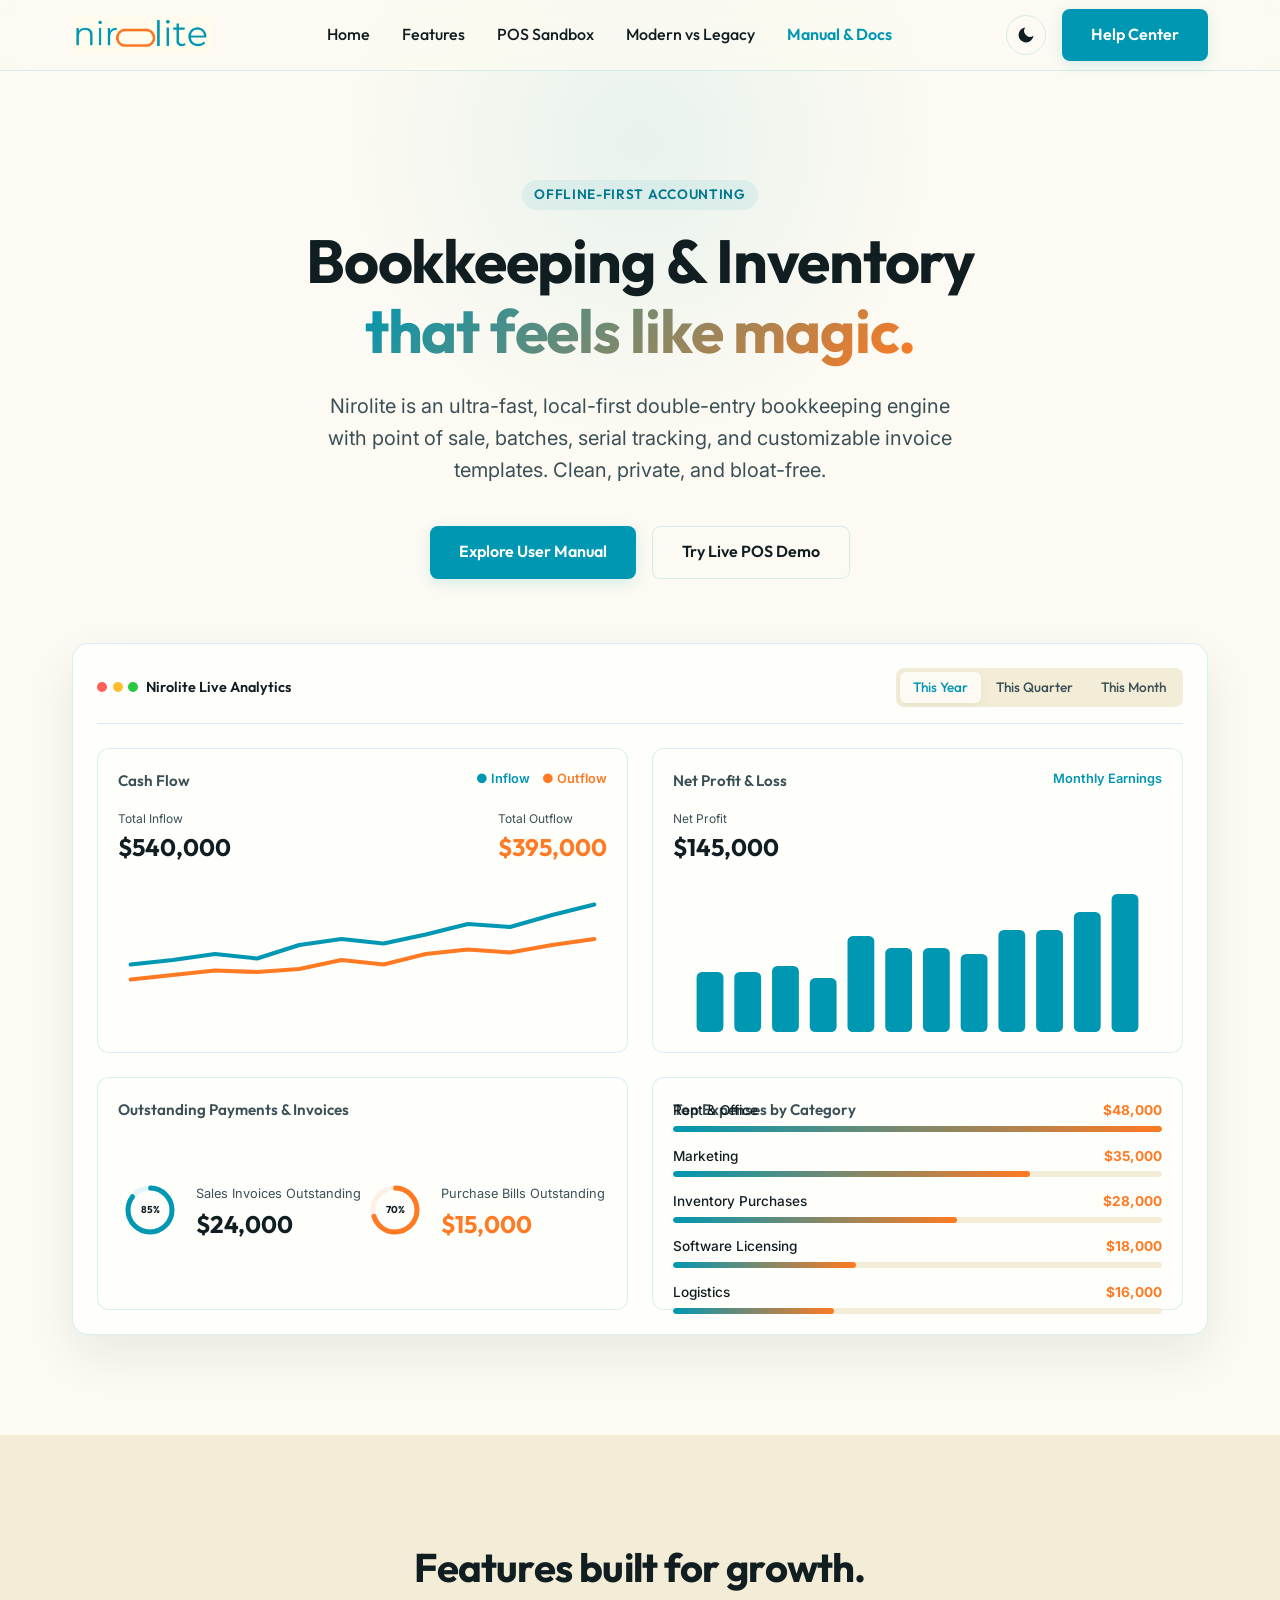
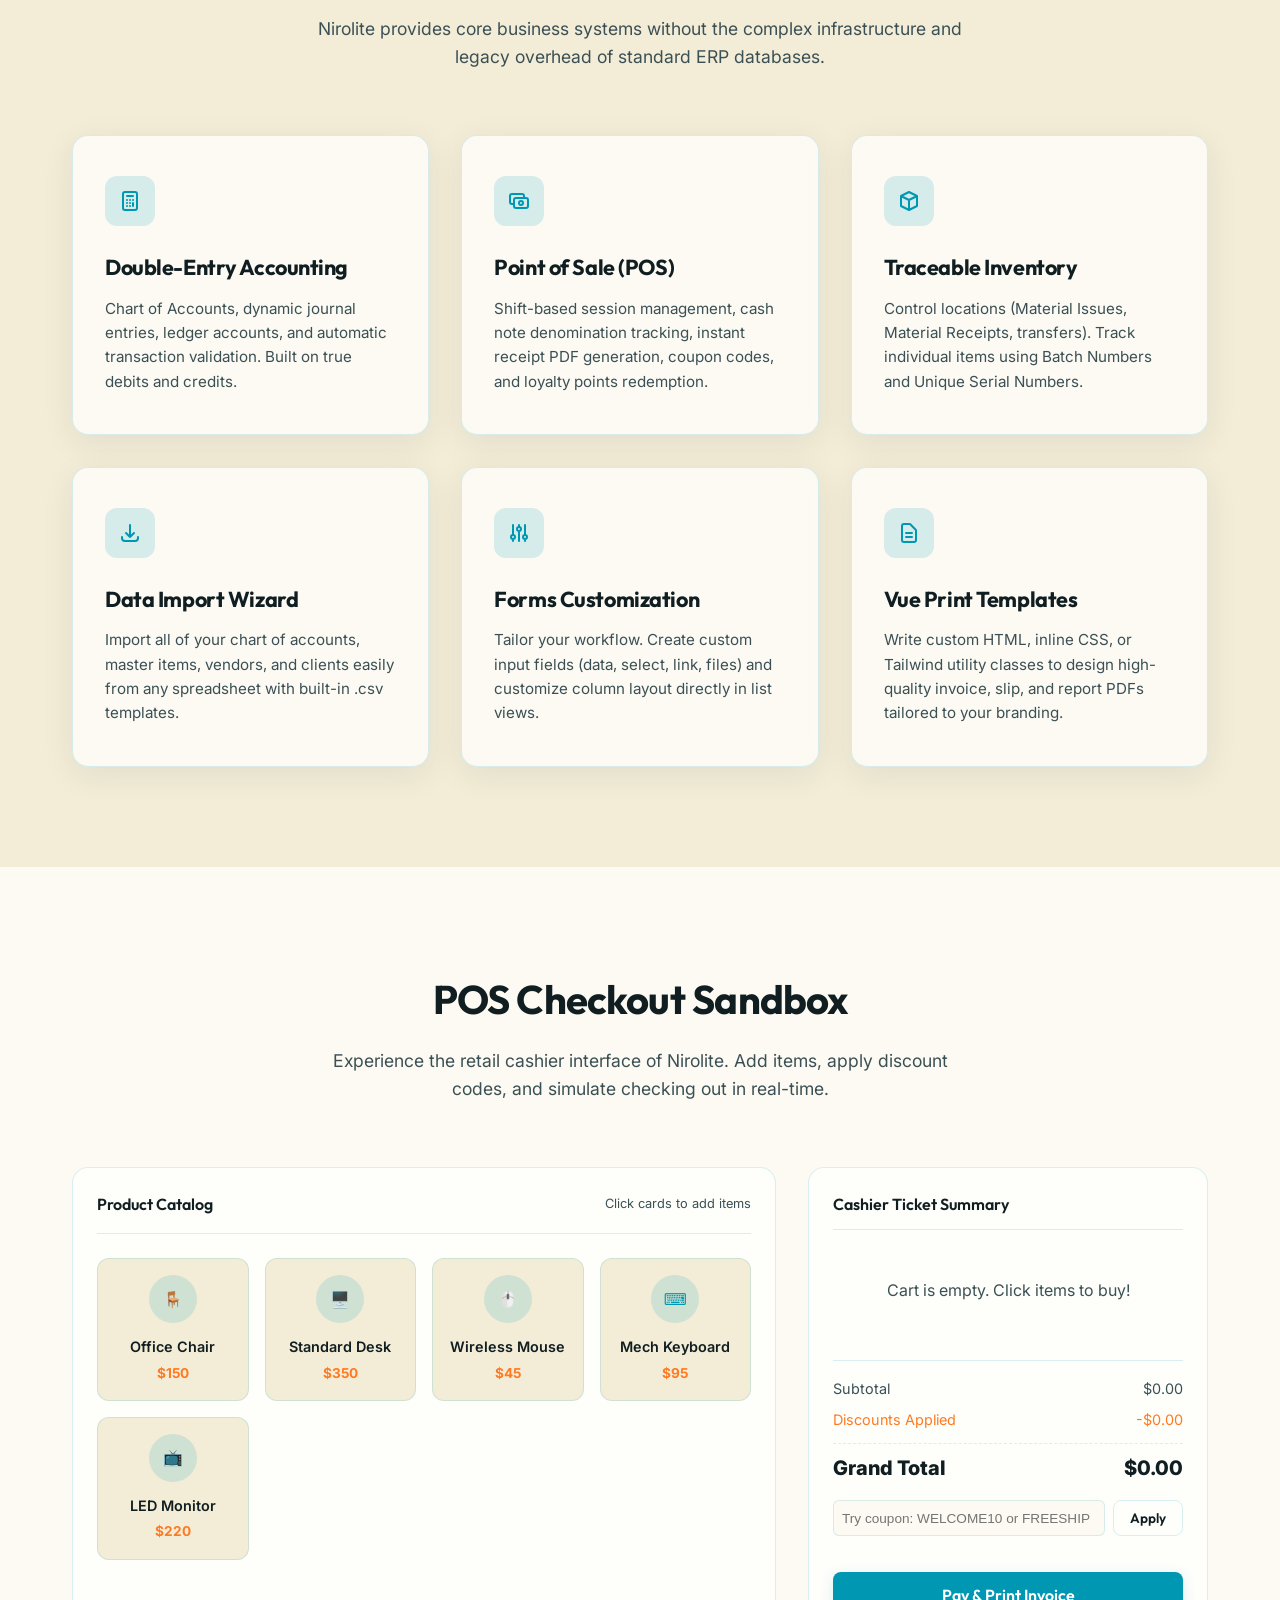
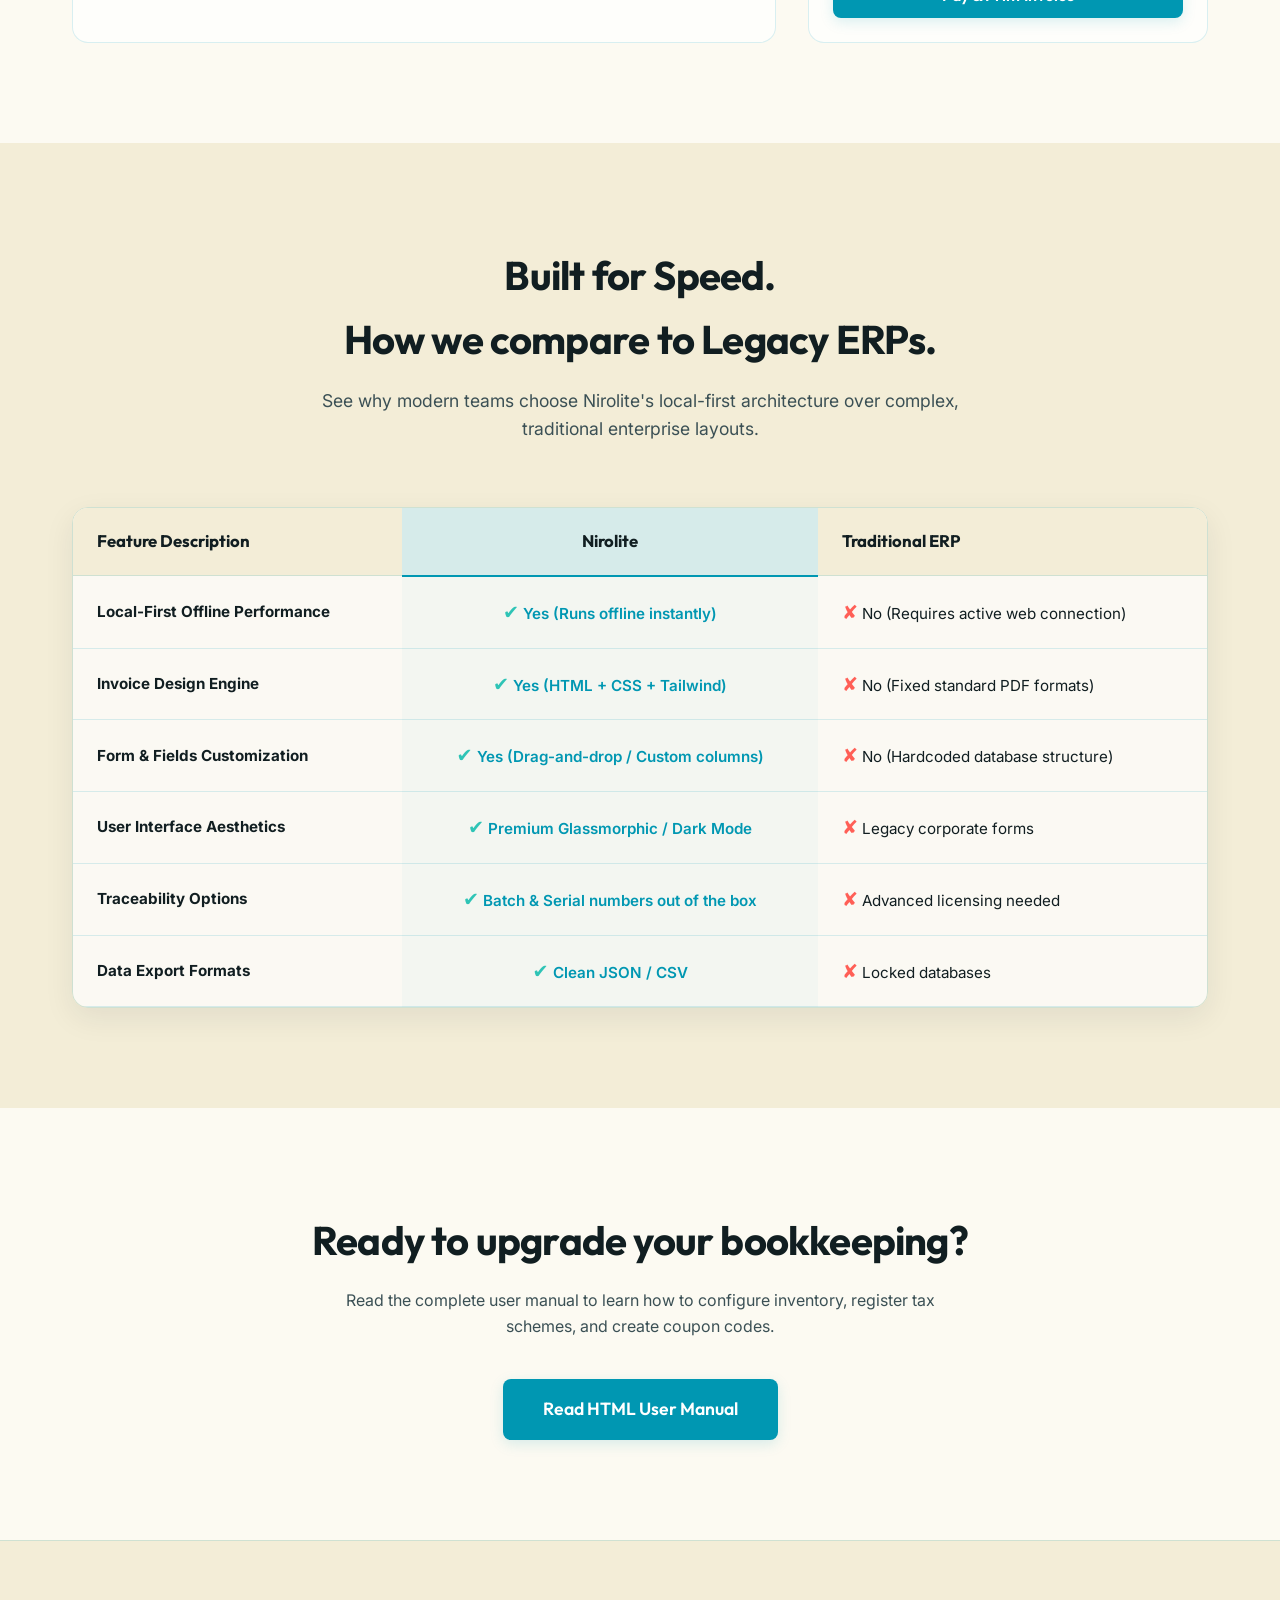
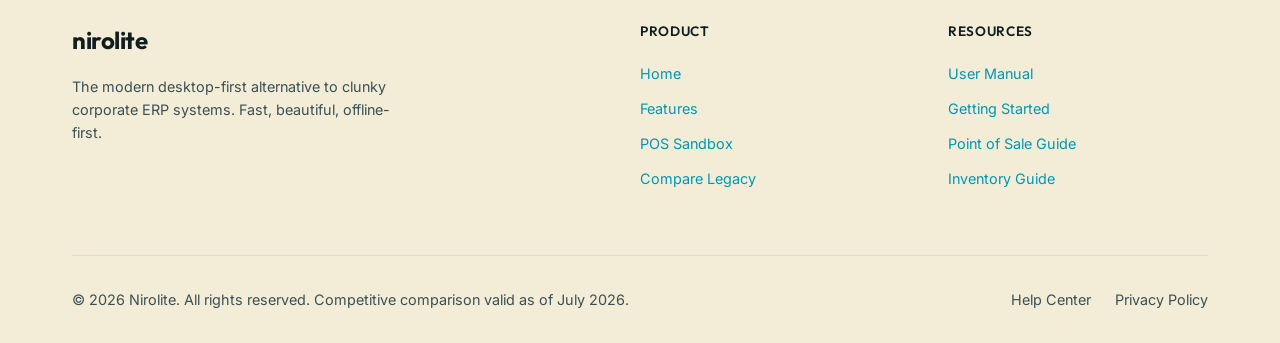
==== index.html @ b30ef623 "Initial commit: Nirolite website and interactive user manual with screenshots" ====
<!DOCTYPE html>
<html lang="en">
<head>
  <meta charset="UTF-8">
  <meta name="viewport" content="width=device-width, initial-scale=1.0">
  <title>Nirolite - Modern Offline-First Bookkeeping & Inventory</title>
  <meta name="description" content="Nirolite is an ultra-fast, offline-first bookkeeping and inventory management software for small businesses. Pure double-entry system with point of sale (POS) and customization.">
  <meta name="color-scheme" content="light dark">
  <link rel="stylesheet" href="assets/style.css">
  
  <!-- Prevent Flash of Unstyled Content (FOUC) -->
  <script>
    {
      const colorScheme = localStorage.getItem('theme');
      if (colorScheme) {
        document.documentElement.setAttribute('data-theme', colorScheme);
      }
    }
  </script>
</head>
<body>

  <!-- ==========================================================================
       1. Navigation Header
       ========================================================================== -->
  <header class="header" id="site-header">
    <div class="container header-container">
      <div class="logo-wrapper">
        <img src="Nirolite Logo.jpeg" alt="Nirolite Logo" class="logo-img" onerror="this.src='https://placehold.co/100x38/0097b2/ffffff?text=Nirolite'">
      </div>
      
      <button class="menu-btn" id="mobile-menu-btn" aria-label="Toggle navigation">
        <svg width="24" height="24" viewBox="0 0 24 24" fill="none" stroke="currentColor" stroke-width="2">
          <path d="M4 6h16M4 12h16M4 18h16"></path>
        </svg>
      </button>

      <ul class="nav-links">
        <li><a href="#hero" class="nav-link">Home</a></li>
        <li><a href="#features" class="nav-link">Features</a></li>
        <li><a href="#pos-sandbox" class="nav-link">POS Sandbox</a></li>
        <li><a href="#comparison" class="nav-link">Modern vs Legacy</a></li>
        <li><a href="help.html" class="nav-link" style="font-weight:600; color:var(--brand-teal);">Manual & Docs</a></li>
      </ul>

      <div class="nav-actions">
        <button class="theme-toggle" id="theme-toggle" aria-label="Toggle Color Theme">
          <!-- Sun Icon -->
          <svg class="sun-icon" viewBox="0 0 24 24">
            <circle cx="12" cy="12" r="5"></circle>
            <line x1="12" y1="1" x2="12" y2="3"></line>
            <line x1="12" y1="21" x2="12" y2="23"></line>
            <line x1="4.22" y1="4.22" x2="5.64" y2="5.64"></line>
            <line x1="18.36" y1="18.36" x2="19.78" y2="19.78"></line>
            <line x1="1" y1="12" x2="3" y2="12"></line>
            <line x1="21" y1="12" x2="23" y2="12"></line>
            <line x1="4.22" y1="19.78" x2="5.64" y2="18.36"></line>
            <line x1="18.36" y1="5.64" x2="19.78" y2="4.22"></line>
          </svg>
          <!-- Moon Icon -->
          <svg class="moon-icon" viewBox="0 0 24 24">
            <path d="M21 12.79A9 9 0 1 1 11.21 3 7 7 0 0 0 21 12.79z"></path>
          </svg>
        </button>
        <a href="help.html" class="btn btn-primary">Help Center</a>
      </div>
    </div>
  </header>

  <!-- ==========================================================================
       2. Hero Section & Interactive Dashboard
       ========================================================================== -->
  <section class="hero" id="hero">
    <div class="container">
      <div class="hero-content">
        <span class="badge">Offline-First Accounting</span>
        <h1>Bookkeeping & Inventory <br><span class="gradient-text">that feels like magic.</span></h1>
        <p>Nirolite is an ultra-fast, local-first double-entry bookkeeping engine with point of sale, batches, serial tracking, and customizable invoice templates. Clean, private, and bloat-free.</p>
        <div class="hero-cta">
          <a href="help.html" class="btn btn-primary">Explore User Manual</a>
          <a href="#pos-sandbox" class="btn btn-secondary">Try Live POS Demo</a>
        </div>
      </div>

      <!-- Interactive Dashboard Widget -->
      <div class="dashboard-preview">
        <div class="preview-container glass">
          <div class="preview-header">
            <div class="preview-title">
              <div class="window-dots">
                <span class="dot dot-red"></span>
                <span class="dot dot-yellow"></span>
                <span class="dot dot-green"></span>
              </div>
              <span style="font-size:0.9rem;">Nirolite Live Analytics</span>
            </div>
            
            <div class="period-tabs">
              <button class="period-tab active" data-period="year">This Year</button>
              <button class="period-tab" data-period="quarter">This Quarter</button>
              <button class="period-tab" data-period="month">This Month</button>
            </div>
          </div>

          <div class="charts-grid">
            <!-- Cashflow Card -->
            <div class="chart-card chart-col-6">
              <div class="chart-header">
                <span class="chart-title">Cash Flow</span>
                <div style="font-size:0.8rem; display:flex; gap:0.75rem;">
                  <span style="color:#0097b2; font-weight:600;">● Inflow</span>
                  <span style="color:#ff7a22; font-weight:600;">● Outflow</span>
                </div>
              </div>
              <div style="display:flex; justify-content:space-between; margin-bottom:1rem;">
                <div>
                  <div style="font-size:0.75rem; color:var(--text-secondary);">Total Inflow</div>
                  <div class="chart-value" id="cf-inflow-val">$540,000</div>
                </div>
                <div>
                  <div style="font-size:0.75rem; color:var(--text-secondary);">Total Outflow</div>
                  <div class="chart-value" style="color:var(--brand-orange);" id="cf-outflow-val">$395,000</div>
                </div>
              </div>
              <div class="chart-body" id="cf-chart-body">
                <!-- SVG path loaded dynamically in script.js -->
              </div>
            </div>

            <!-- Profit Loss Card -->
            <div class="chart-card chart-col-6">
              <div class="chart-header">
                <span class="chart-title">Net Profit & Loss</span>
                <span style="color:#0097b2; font-weight:600; font-size:0.8rem;">Monthly Earnings</span>
              </div>
              <div style="margin-bottom:1rem;">
                <div style="font-size:0.75rem; color:var(--text-secondary);">Net Profit</div>
                <div class="chart-value" id="pl-val">$145,000</div>
              </div>
              <div class="chart-body" id="pl-chart-body">
                <!-- SVG bars loaded dynamically in script.js -->
              </div>
            </div>

            <!-- Pending Payments Card -->
            <div class="chart-card chart-col-6">
              <div class="chart-header">
                <span class="chart-title">Outstanding Payments & Invoices</span>
              </div>
              <div style="display:flex; justify-content:space-around; align-items:center; height:150px;">
                <div style="text-align:center; display:flex; align-items:center; gap:1rem;">
                  <div id="pending-sales-donut"></div>
                  <div style="text-align:left;">
                    <div style="font-size:0.8rem; color:var(--text-secondary);">Sales Invoices Outstanding</div>
                    <div class="chart-value" id="pend-sales-val">$24,000</div>
                  </div>
                </div>
                <div style="text-align:center; display:flex; align-items:center; gap:1rem;">
                  <div id="pending-purch-donut"></div>
                  <div style="text-align:left;">
                    <div style="font-size:0.8rem; color:var(--text-secondary);">Purchase Bills Outstanding</div>
                    <div class="chart-value" style="color:var(--brand-orange);" id="pend-purch-val">$15,000</div>
                  </div>
                </div>
              </div>
            </div>

            <!-- Top Expenses Card -->
            <div class="chart-card chart-col-6">
              <div class="chart-header">
                <span class="chart-title">Top Expenses by Category</span>
              </div>
              <div id="top-expenses-list" style="display:flex; flex-direction:column; justify-content:center; height:150px;">
                <!-- Rendered dynamically -->
              </div>
            </div>
          </div>
        </div>
      </div>
    </div>
  </section>

  <!-- ==========================================================================
       3. Features Grid Section
       ========================================================================== -->
  <section class="features" id="features">
    <div class="container">
      <div class="section-header">
        <h2>Features built for growth.</h2>
        <p>Nirolite provides core business systems without the complex infrastructure and legacy overhead of standard ERP databases.</p>
      </div>

      <div class="features-grid">
        <!-- Feature 1 -->
        <div class="feature-card glass">
          <div class="feature-icon-wrapper">
            <svg xmlns="http://www.w3.org/2000/svg" fill="none" viewBox="0 0 24 24" stroke="currentColor">
              <path stroke-linecap="round" stroke-linejoin="round" stroke-width="2" d="M9 7h6m0 10v-3m-3 3h.01M9 17h.01M9 14h.01M12 14h.01M15 11h.01M12 11h.01M9 11h.01M7 21h10a2 2 0 002-2V5a2 2 0 00-2-2H7a2 2 0 00-2 2v14a2 2 0 002 2z" />
            </svg>
          </div>
          <h3>Double-Entry Accounting</h3>
          <p>Chart of Accounts, dynamic journal entries, ledger accounts, and automatic transaction validation. Built on true debits and credits.</p>
        </div>

        <!-- Feature 2 -->
        <div class="feature-card glass">
          <div class="feature-icon-wrapper">
            <svg xmlns="http://www.w3.org/2000/svg" fill="none" viewBox="0 0 24 24" stroke="currentColor">
              <path stroke-linecap="round" stroke-linejoin="round" stroke-width="2" d="M17 9V7a2 2 0 00-2-2H5a2 2 0 00-2 2v6a2 2 0 002 2h2m2 4h10a2 2 0 002-2v-6a2 2 0 00-2-2H9a2 2 0 00-2 2v6a2 2 0 002 2zm7-5a2 2 0 11-4 0 2 2 0 014 0z" />
            </svg>
          </div>
          <h3>Point of Sale (POS)</h3>
          <p>Shift-based session management, cash note denomination tracking, instant receipt PDF generation, coupon codes, and loyalty points redemption.</p>
        </div>

        <!-- Feature 3 -->
        <div class="feature-card glass">
          <div class="feature-icon-wrapper">
            <svg xmlns="http://www.w3.org/2000/svg" fill="none" viewBox="0 0 24 24" stroke="currentColor">
              <path stroke-linecap="round" stroke-linejoin="round" stroke-width="2" d="M20 7l-8-4-8 4m16 0l-8 4m8-4v10l-8 4m0-10L4 7m8 4v10M4 7v10l8 4" />
            </svg>
          </div>
          <h3>Traceable Inventory</h3>
          <p>Control locations (Material Issues, Material Receipts, transfers). Track individual items using Batch Numbers and Unique Serial Numbers.</p>
        </div>

        <!-- Feature 4 -->
        <div class="feature-card glass">
          <div class="feature-icon-wrapper">
            <svg xmlns="http://www.w3.org/2000/svg" fill="none" viewBox="0 0 24 24" stroke="currentColor">
              <path stroke-linecap="round" stroke-linejoin="round" stroke-width="2" d="M4 16v1a3 3 0 003 3h10a3 3 0 003-3v-1m-4-4l-4 4m0 0l-4-4m4 4V4" />
            </svg>
          </div>
          <h3>Data Import Wizard</h3>
          <p>Import all of your chart of accounts, master items, vendors, and clients easily from any spreadsheet with built-in .csv templates.</p>
        </div>

        <!-- Feature 5 -->
        <div class="feature-card glass">
          <div class="feature-icon-wrapper">
            <svg xmlns="http://www.w3.org/2000/svg" fill="none" viewBox="0 0 24 24" stroke="currentColor">
              <path stroke-linecap="round" stroke-linejoin="round" stroke-width="2" d="M12 6V4m0 2a2 2 0 100 4m0-4a2 2 0 110 4m-6 8a2 2 0 100-4m0 4a2 2 0 110-4m0 4v2m0-6V4m6 6v10m6-2a2 2 0 100-4m0 4a2 2 0 110-4m0 4v2m0-6V4" />
            </svg>
          </div>
          <h3>Forms Customization</h3>
          <p>Tailor your workflow. Create custom input fields (data, select, link, files) and customize column layout directly in list views.</p>
        </div>

        <!-- Feature 6 -->
        <div class="feature-card glass">
          <div class="feature-icon-wrapper">
            <svg xmlns="http://www.w3.org/2000/svg" fill="none" viewBox="0 0 24 24" stroke="currentColor">
              <path stroke-linecap="round" stroke-linejoin="round" stroke-width="2" d="M9 12h6m-6 4h6m2 5H7a2 2 0 01-2-2V5a2 2 0 012-2h5.586a1 1 0 01.707.293l5.414 5.414a1 1 0 01.293.707V19a2 2 0 01-2 2z" />
            </svg>
          </div>
          <h3>Vue Print Templates</h3>
          <p>Write custom HTML, inline CSS, or Tailwind utility classes to design high-quality invoice, slip, and report PDFs tailored to your branding.</p>
        </div>
      </div>
    </div>
  </section>

  <!-- ==========================================================================
       4. POS Checkout Simulator (Interactive Sandbox)
       ========================================================================== -->
  <section class="pos-sim" id="pos-sandbox">
    <div class="container">
      <div class="section-header">
        <h2>POS Checkout Sandbox</h2>
        <p>Experience the retail cashier interface of Nirolite. Add items, apply discount codes, and simulate checking out in real-time.</p>
      </div>

      <div class="pos-grid">
        <!-- Products catalog -->
        <div class="pos-catalog">
          <div class="pos-catalog-header">
            <div class="pos-catalog-title">Product Catalog</div>
            <div style="font-size:0.8rem; color:var(--text-secondary);">Click cards to add items</div>
          </div>
          <div class="pos-products" id="pos-products-grid">
            <!-- Rendered in script.js -->
          </div>
        </div>

        <!-- Cart and Invoice Summary -->
        <div class="pos-cart">
          <div class="pos-cart-header">
            <div class="pos-cart-title">Cashier Ticket Summary</div>
          </div>
          
          <div class="pos-cart-items" id="pos-cart-items-list">
            <!-- Rendered in script.js -->
          </div>

          <div class="pos-cart-summary">
            <div class="pos-summary-row">
              <span>Subtotal</span>
              <span id="pos-subtotal">$0.00</span>
            </div>
            
            <div class="pos-summary-row" style="color:var(--brand-orange);">
              <span>Discounts Applied</span>
              <span id="pos-discount">-$0.00</span>
            </div>
            
            <div class="pos-summary-row total">
              <span>Grand Total</span>
              <span id="pos-grand-total">$0.00</span>
            </div>

            <!-- Coupon Input Section -->
            <div class="coupon-section">
              <input type="text" id="pos-coupon-input" class="coupon-input" placeholder="Try coupon: WELCOME10 or FREESHIP">
              <button class="btn btn-secondary" id="pos-apply-coupon" style="padding: 0.5rem 1rem; font-size:0.85rem;">Apply</button>
            </div>
            <div id="pos-coupon-status" style="font-size:0.75rem; margin-top:0.25rem; font-weight:600; text-align:right;"></div>

            <button class="btn btn-primary" id="pos-pay-btn" style="margin-top:1rem; width:100%;">Pay & Print Invoice</button>
          </div>
        </div>
      </div>
    </div>
  </section>

  <!-- ==========================================================================
       5. General Comparison Section (Nirolite vs Legacy ERP)
       ========================================================================== -->
  <section class="compare" id="comparison">
    <div class="container">
      <div class="section-header">
        <h2>Built for Speed. <br>How we compare to Legacy ERPs.</h2>
        <p>See why modern teams choose Nirolite's local-first architecture over complex, traditional enterprise layouts.</p>
      </div>

      <div class="compare-table-wrapper">
        <table class="compare-table">
          <thead>
            <tr>
              <th>Feature Description</th>
              <th class="nirolite-col">Nirolite</th>
              <th>Traditional ERP</th>
            </tr>
          </thead>
          <tbody>
            <tr>
              <td><strong>Local-First Offline Performance</strong></td>
              <td class="nirolite-col"><span class="compare-check">✔</span> Yes (Runs offline instantly)</td>
              <td><span class="compare-cross">✘</span> No (Requires active web connection)</td>
            </tr>
            <tr>
              <td><strong>Invoice Design Engine</strong></td>
              <td class="nirolite-col"><span class="compare-check">✔</span> Yes (HTML + CSS + Tailwind)</td>
              <td><span class="compare-cross">✘</span> No (Fixed standard PDF formats)</td>
            </tr>
            <tr>
              <td><strong>Form & Fields Customization</strong></td>
              <td class="nirolite-col"><span class="compare-check">✔</span> Yes (Drag-and-drop / Custom columns)</td>
              <td><span class="compare-cross">✘</span> No (Hardcoded database structure)</td>
            </tr>
            <tr>
              <td><strong>User Interface Aesthetics</strong></td>
              <td class="nirolite-col"><span class="compare-check">✔</span> Premium Glassmorphic / Dark Mode</td>
              <td><span class="compare-cross">✘</span> Legacy corporate forms</td>
            </tr>
            <tr>
              <td><strong>Traceability Options</strong></td>
              <td class="nirolite-col"><span class="compare-check">✔</span> Batch & Serial numbers out of the box</td>
              <td><span class="compare-cross">✘</span> Advanced licensing needed</td>
            </tr>
            <tr>
              <td><strong>Data Export Formats</strong></td>
              <td class="nirolite-col"><span class="compare-check">✔</span> Clean JSON / CSV</td>
              <td><span class="compare-cross">✘</span> Locked databases</td>
            </tr>
          </tbody>
        </table>
      </div>
    </div>
  </section>

  <!-- ==========================================================================
       6. Call To Action & Footer
       ========================================================================== -->
  <section style="padding: 100px 0; text-align:center; position:relative;">
    <div class="container">
      <h2 style="font-size:2.5rem; font-family:var(--font-display); margin-bottom:1rem;">Ready to upgrade your bookkeeping?</h2>
      <p style="color:var(--text-secondary); max-width: 600px; margin: 0 auto 2.5rem auto;">Read the complete user manual to learn how to configure inventory, register tax schemes, and create coupon codes.</p>
      <a href="help.html" class="btn btn-primary" style="font-size:1.1rem; padding: 1rem 2.5rem;">Read HTML User Manual</a>
    </div>
  </section>

  <footer class="footer">
    <div class="container">
      <div class="footer-grid">
        <div class="footer-brand">
          <h3>nirolite</h3>
          <p>The modern desktop-first alternative to clunky corporate ERP systems. Fast, beautiful, offline-first.</p>
        </div>
        <div class="footer-col">
          <h4>Product</h4>
          <ul>
            <li><a href="#hero">Home</a></li>
            <li><a href="#features">Features</a></li>
            <li><a href="#pos-sandbox">POS Sandbox</a></li>
            <li><a href="#comparison">Compare Legacy</a></li>
          </ul>
        </div>
        <div class="footer-col">
          <h4>Resources</h4>
          <ul>
            <li><a href="help.html">User Manual</a></li>
            <li><a href="help.html#getting-started">Getting Started</a></li>
            <li><a href="help.html#pos">Point of Sale Guide</a></li>
            <li><a href="help.html#inventory-overview">Inventory Guide</a></li>
          </ul>
        </div>
      </div>

      <div class="footer-bottom">
        <p>&copy; 2026 Nirolite. All rights reserved. Competitive comparison valid as of July 2026.</p>
        <div style="display:flex; gap:1.5rem;">
          <a href="help.html" style="color:var(--text-secondary);">Help Center</a>
          <a href="#" style="color:var(--text-secondary);">Privacy Policy</a>
        </div>
      </div>
    </div>
  </footer>

  <script src="assets/script.js"></script>
</body>
</html>
---- assets/style.css ----
@import url('https://fonts.googleapis.com/css2?family=Inter:wght@300;400;500;600;700&family=Outfit:wght@400;500;600;700;800&display=swap');

/* ==========================================================================
   1. Theme Variables & Base Setup
   ========================================================================== */
:root {
  color-scheme: light dark;

  /* Typography */
  --font-body: 'Inter', system-ui, -apple-system, sans-serif;
  --font-display: 'Outfit', system-ui, -apple-system, sans-serif;

  /* Color Palette Tokens */
  --brand-teal: #0097b2;
  --brand-teal-glow: rgba(0, 151, 178, 0.15);
  --brand-orange: #ff7a22;
  --brand-orange-glow: rgba(255, 122, 34, 0.15);

  /* Light Theme Values (Default System) */
  --bg-primary: #fcfaf2;
  --bg-secondary: #f3edd7;
  --bg-card: rgba(255, 255, 255, 0.7);
  --bg-card-hover: rgba(255, 255, 255, 0.95);
  --text-primary: #111e21;
  --text-secondary: #3b5055;
  --border-color: rgba(0, 151, 178, 0.15);
  --shadow-color: rgba(27, 42, 47, 0.08);
  --badge-bg: rgba(0, 151, 178, 0.08);
  --badge-text: #00778c;
  
  /* Documentation elements (Light) */
  --doc-callout-info-bg: #e6f6f9;
  --doc-callout-warning-bg: #fff1e6;
  --doc-callout-tip-bg: #ebf9f0;
  --doc-callout-border-info: #0097b2;
  --doc-callout-border-warning: #ff7a22;
  --doc-callout-border-tip: #2ec4b6;
  --doc-table-header-bg: #e5dfcb;
  --doc-table-row-alt: #f6f1e2;
  --doc-code-bg: #e5dfcb;
  
  /* Scrollbar Customization */
  --scrollbar-thumb: #0097b2;
  --scrollbar-track: #f3edd7;
}

/* Dark Theme Overrides */
[data-theme="dark"] {
  --bg-primary: #0b1315;
  --bg-secondary: #121e21;
  --bg-card: rgba(18, 30, 33, 0.7);
  --bg-card-hover: rgba(25, 41, 45, 0.95);
  --text-primary: #fcfaf2;
  --text-secondary: #a3b8bc;
  --border-color: rgba(0, 151, 178, 0.25);
  --shadow-color: rgba(0, 0, 0, 0.5);
  --badge-bg: rgba(255, 122, 34, 0.15);
  --badge-text: #ff914d;
  
  /* Documentation elements (Dark) */
  --doc-callout-info-bg: #122327;
  --doc-callout-warning-bg: #271d15;
  --doc-callout-tip-bg: #11261d;
  --doc-table-header-bg: #1c2e33;
  --doc-table-row-alt: #162428;
  --doc-code-bg: #1c2e33;
  
  --scrollbar-track: #121e21;
}

/* Global Styles */
* {
  box-sizing: border-box;
  margin: 0;
  padding: 0;
}

html {
  scroll-behavior: smooth;
}

body {
  font-family: var(--font-body);
  background-color: var(--bg-primary);
  color: var(--text-primary);
  line-height: 1.6;
  overflow-x: hidden;
  transition: background-color 0.4s ease, color 0.4s ease;
}

h1, h2, h3, h4, h5, h6 {
  font-family: var(--font-display);
  font-weight: 700;
  letter-spacing: -0.02em;
}

a {
  color: var(--brand-teal);
  text-decoration: none;
  transition: color 0.2s ease;
}

a:hover {
  color: var(--brand-orange);
}

/* Custom Scrollbar Styles */
scrollbar-color: var(--scrollbar-thumb) var(--scrollbar-track);
scrollbar-width: thin;

@supports not (scrollbar-color: auto) {
  ::-webkit-scrollbar {
    width: 8px;
    height: 8px;
  }
  ::-webkit-scrollbar-track {
    background: var(--scrollbar-track);
  }
  ::-webkit-scrollbar-thumb {
    background: var(--scrollbar-thumb);
    border-radius: 4px;
  }
  ::-webkit-scrollbar-thumb:hover {
    background: var(--brand-orange);
  }
}

/* ==========================================================================
   2. Design System Components (Utility Classes)
   ========================================================================== */
.container {
  width: 100%;
  max-width: 1200px;
  margin: 0 auto;
  padding: 0 2rem;
}

.glass {
  background: var(--bg-card);
  backdrop-filter: blur(12px);
  -webkit-backdrop-filter: blur(12px);
  border: 1px solid var(--border-color);
  border-radius: 16px;
  box-shadow: 0 8px 32px 0 var(--shadow-color);
  transition: transform 0.3s ease, border-color 0.3s ease, background 0.3s ease;
}

.glass:hover {
  background: var(--bg-card-hover);
  border-color: rgba(255, 122, 34, 0.3);
}

.gradient-text {
  background: linear-gradient(135deg, var(--brand-teal), var(--brand-orange));
  -webkit-background-clip: text;
  -webkit-text-fill-color: transparent;
  background-clip: text;
}

.badge {
  display: inline-block;
  padding: 0.25rem 0.75rem;
  background-color: var(--badge-bg);
  color: var(--badge-text);
  font-family: var(--font-display);
  font-weight: 600;
  font-size: 0.85rem;
  border-radius: 9999px;
  text-transform: uppercase;
  letter-spacing: 0.05em;
  margin-bottom: 1rem;
}

/* Buttons */
.btn {
  display: inline-flex;
  align-items: center;
  justify-content: center;
  padding: 0.8rem 1.8rem;
  font-family: var(--font-display);
  font-weight: 600;
  font-size: 1rem;
  border-radius: 8px;
  cursor: pointer;
  transition: all 0.3s cubic-bezier(0.16, 1, 0.3, 1);
  border: none;
}

.btn-primary {
  background-color: var(--brand-teal);
  color: #fff;
  box-shadow: 0 4px 14px var(--brand-teal-glow);
}

.btn-primary:hover {
  background-color: var(--brand-orange);
  box-shadow: 0 4px 14px var(--brand-orange-glow);
  transform: translateY(-2px);
}

.btn-secondary {
  background-color: transparent;
  color: var(--text-primary);
  border: 1px solid var(--border-color);
}

.btn-secondary:hover {
  border-color: var(--brand-teal);
  background-color: rgba(0, 151, 178, 0.05);
  transform: translateY(-2px);
}

/* ==========================================================================
   3. Navigation Header
   ========================================================================== */
.header {
  position: fixed;
  top: 0;
  left: 0;
  width: 100%;
  z-index: 100;
  background: rgba(252, 250, 242, 0.8);
  backdrop-filter: blur(12px);
  -webkit-backdrop-filter: blur(12px);
  border-bottom: 1px solid var(--border-color);
  transition: background 0.4s ease, border-color 0.4s ease;
}

[data-theme="dark"] .header {
  background: rgba(11, 19, 21, 0.8);
}

.header-container {
  display: flex;
  align-items: center;
  justify-content: space-between;
  height: 70px;
}

.logo-wrapper {
  display: flex;
  align-items: center;
  gap: 0.75rem;
}

.logo-img {
  height: 38px;
  border-radius: 6px;
}

.nav-links {
  display: flex;
  align-items: center;
  gap: 2rem;
  list-style: none;
}

.nav-link {
  font-family: var(--font-display);
  font-weight: 500;
  color: var(--text-primary);
}

.nav-link:hover, .nav-link.active {
  color: var(--brand-teal);
}

.nav-actions {
  display: flex;
  align-items: center;
  gap: 1rem;
}

/* Theme Toggle Button */
.theme-toggle {
  background: none;
  border: 1px solid var(--border-color);
  color: var(--text-primary);
  width: 40px;
  height: 40px;
  border-radius: 50%;
  display: flex;
  align-items: center;
  justify-content: center;
  cursor: pointer;
  transition: all 0.3s ease;
}

.theme-toggle:hover {
  background-color: var(--badge-bg);
  border-color: var(--brand-teal);
}

.theme-toggle svg {
  width: 20px;
  height: 20px;
  fill: currentColor;
}

.theme-toggle .sun-icon { display: none; }
.theme-toggle .moon-icon { display: block; }
[data-theme="dark"] .theme-toggle .sun-icon { display: block; }
[data-theme="dark"] .theme-toggle .moon-icon { display: none; }

/* Mobile Menu Button */
.menu-btn {
  display: none;
  background: none;
  border: none;
  color: var(--text-primary);
  cursor: pointer;
  padding: 0.5rem;
}

/* ==========================================================================
   4. Landing Hero Section
   ========================================================================== */
.hero {
  padding: 180px 0 100px 0;
  position: relative;
  overflow: hidden;
  text-align: center;
}

.hero::after {
  content: '';
  position: absolute;
  top: 10%;
  left: 50%;
  transform: translate(-50%, -50%);
  width: 600px;
  height: 600px;
  background: radial-gradient(circle, rgba(0, 151, 178, 0.08) 0%, transparent 70%);
  z-index: -1;
  pointer-events: none;
}

.hero-content {
  max-width: 800px;
  margin: 0 auto;
}

.hero h1 {
  font-size: 3.8rem;
  line-height: 1.15;
  margin-bottom: 1.5rem;
}

.hero p {
  font-size: 1.25rem;
  color: var(--text-secondary);
  margin-bottom: 2.5rem;
  max-width: 650px;
  margin-left: auto;
  margin-right: auto;
}

.hero-cta {
  display: flex;
  gap: 1rem;
  justify-content: center;
  margin-bottom: 4rem;
}

/* Hero Dashboard Preview Card */
.dashboard-preview {
  margin-top: 2rem;
  width: 100%;
}

.preview-container {
  width: 100%;
  padding: 1.5rem;
  background: var(--bg-card);
  border: 1px solid var(--border-color);
  border-radius: 16px;
  box-shadow: 0 20px 50px var(--shadow-color);
}

.preview-header {
  display: flex;
  align-items: center;
  justify-content: space-between;
  border-bottom: 1px solid var(--border-color);
  padding-bottom: 1rem;
  margin-bottom: 1.5rem;
}

.preview-title {
  display: flex;
  align-items: center;
  gap: 0.5rem;
  font-family: var(--font-display);
  font-weight: 600;
  color: var(--text-primary);
}

.window-dots {
  display: flex;
  gap: 0.35rem;
}

.dot {
  width: 10px;
  height: 10px;
  border-radius: 50%;
  background-color: #ddd;
}
.dot-red { background-color: #ff5f56; }
.dot-yellow { background-color: #ffbd2e; }
.dot-green { background-color: #27c93f; }

.period-tabs {
  display: flex;
  background-color: var(--bg-secondary);
  padding: 0.25rem;
  border-radius: 8px;
  gap: 0.15rem;
}

.period-tab {
  background: none;
  border: none;
  font-family: var(--font-display);
  font-weight: 500;
  font-size: 0.85rem;
  padding: 0.4rem 0.8rem;
  border-radius: 6px;
  cursor: pointer;
  color: var(--text-secondary);
  transition: all 0.2s ease;
}

.period-tab.active {
  background-color: var(--bg-primary);
  color: var(--brand-teal);
  box-shadow: 0 2px 8px rgba(0, 0, 0, 0.05);
}

/* Charts Grid */
.charts-grid {
  display: grid;
  grid-template-columns: repeat(12, 1fr);
  gap: 1.5rem;
  text-align: left;
}

.chart-card {
  background-color: rgba(255, 255, 255, 0.05);
  border-radius: 12px;
  padding: 1.25rem;
  border: 1px solid var(--border-color);
}

.chart-col-6 { grid-column: span 6; }
.chart-col-4 { grid-column: span 4; }
.chart-col-8 { grid-column: span 8; }
.chart-col-12 { grid-column: span 12; }

.chart-header {
  display: flex;
  justify-content: space-between;
  margin-bottom: 1rem;
}

.chart-title {
  font-family: var(--font-display);
  font-weight: 600;
  font-size: 0.95rem;
  color: var(--text-secondary);
}

.chart-value {
  font-family: var(--font-display);
  font-size: 1.5rem;
  font-weight: 700;
  color: var(--text-primary);
}

.chart-body {
  height: 150px;
  display: flex;
  align-items: flex-end;
  justify-content: center;
  position: relative;
}

.chart-svg {
  width: 100%;
  height: 100%;
}

/* ==========================================================================
   5. Features Grid Section
   ========================================================================== */
.features {
  padding: 100px 0;
  background-color: var(--bg-secondary);
  transition: background-color 0.4s ease;
}

.section-header {
  text-align: center;
  max-width: 650px;
  margin: 0 auto 4rem auto;
}

.section-header h2 {
  font-size: 2.5rem;
  margin-bottom: 1rem;
}

.section-header p {
  color: var(--text-secondary);
  font-size: 1.1rem;
}

.features-grid {
  display: grid;
  grid-template-columns: repeat(auto-fit, minmax(280px, 1fr));
  gap: 2rem;
}

.feature-card {
  padding: 2.5rem 2rem;
  transition: all 0.3s cubic-bezier(0.16, 1, 0.3, 1);
  display: flex;
  flex-direction: column;
  height: 100%;
}

.feature-card:hover {
  transform: translateY(-5px);
  box-shadow: 0 12px 40px var(--shadow-color);
}

.feature-icon-wrapper {
  width: 50px;
  height: 50px;
  border-radius: 12px;
  background-color: var(--brand-teal-glow);
  color: var(--brand-teal);
  display: flex;
  align-items: center;
  justify-content: center;
  margin-bottom: 1.5rem;
  transition: background-color 0.3s ease, color 0.3s ease;
}

.feature-card:hover .feature-icon-wrapper {
  background-color: var(--brand-orange-glow);
  color: var(--brand-orange);
}

.feature-icon-wrapper svg {
  width: 24px;
  height: 24px;
}

.feature-card h3 {
  font-size: 1.35rem;
  margin-bottom: 0.75rem;
}

.feature-card p {
  color: var(--text-secondary);
  font-size: 0.95rem;
  flex-grow: 1;
}

/* ==========================================================================
   6. Interactive POS Simulator
   ========================================================================== */
.pos-sim {
  padding: 100px 0;
}

.pos-grid {
  display: grid;
  grid-template-columns: 1fr 400px;
  gap: 2rem;
  margin-top: 2rem;
}

.pos-catalog {
  background: var(--bg-card);
  border: 1px solid var(--border-color);
  border-radius: 16px;
  padding: 1.5rem;
}

.pos-catalog-header {
  display: flex;
  justify-content: space-between;
  align-items: center;
  margin-bottom: 1.5rem;
  border-bottom: 1px solid var(--border-color);
  padding-bottom: 1rem;
}

.pos-catalog-title {
  font-family: var(--font-display);
  font-weight: 600;
  color: var(--text-primary);
}

.pos-products {
  display: grid;
  grid-template-columns: repeat(auto-fill, minmax(130px, 1fr));
  gap: 1rem;
}

.pos-product-card {
  background: var(--bg-secondary);
  border: 1px solid var(--border-color);
  border-radius: 12px;
  padding: 1rem;
  text-align: center;
  cursor: pointer;
  transition: all 0.2s ease;
}

.pos-product-card:hover {
  border-color: var(--brand-teal);
  transform: translateY(-2px);
}

.pos-product-img {
  width: 48px;
  height: 48px;
  background-color: var(--brand-teal-glow);
  color: var(--brand-teal);
  border-radius: 50%;
  display: flex;
  align-items: center;
  justify-content: center;
  margin: 0 auto 0.75rem auto;
}

.pos-product-name {
  font-size: 0.9rem;
  font-weight: 600;
  margin-bottom: 0.25rem;
  color: var(--text-primary);
}

.pos-product-price {
  font-size: 0.85rem;
  color: var(--brand-orange);
  font-weight: 700;
}

/* POS Cart / Receipt View */
.pos-cart {
  background: var(--bg-card);
  border: 1px solid var(--border-color);
  border-radius: 16px;
  padding: 1.5rem;
  display: flex;
  flex-direction: column;
  max-height: 550px;
}

.pos-cart-header {
  border-bottom: 1px solid var(--border-color);
  padding-bottom: 0.75rem;
  margin-bottom: 1rem;
}

.pos-cart-title {
  font-family: var(--font-display);
  font-weight: 600;
}

.pos-cart-items {
  flex-grow: 1;
  overflow-y: auto;
  margin-bottom: 1.5rem;
  display: flex;
  flex-direction: column;
  gap: 0.75rem;
}

.pos-cart-item {
  display: flex;
  justify-content: space-between;
  align-items: center;
  background-color: var(--bg-secondary);
  padding: 0.75rem 1rem;
  border-radius: 8px;
  font-size: 0.9rem;
}

.pos-item-details {
  display: flex;
  flex-direction: column;
}

.pos-item-name {
  font-weight: 600;
}

.pos-item-meta {
  font-size: 0.75rem;
  color: var(--text-secondary);
}

.pos-item-qty {
  display: flex;
  align-items: center;
  gap: 0.5rem;
  background-color: var(--bg-primary);
  border-radius: 4px;
  padding: 0.15rem;
}

.pos-qty-btn {
  background: none;
  border: none;
  width: 20px;
  height: 20px;
  display: flex;
  align-items: center;
  justify-content: center;
  cursor: pointer;
  font-weight: bold;
  color: var(--text-primary);
}

.pos-item-total {
  font-weight: 700;
  color: var(--text-primary);
}

.pos-cart-summary {
  border-top: 1px solid var(--border-color);
  padding-top: 1rem;
  display: flex;
  flex-direction: column;
  gap: 0.5rem;
}

.pos-summary-row {
  display: flex;
  justify-content: space-between;
  font-size: 0.9rem;
  color: var(--text-secondary);
}

.pos-summary-row.total {
  font-size: 1.25rem;
  font-weight: 800;
  color: var(--text-primary);
  border-top: 1px dashed var(--border-color);
  padding-top: 0.5rem;
  margin-top: 0.25rem;
}

.coupon-section {
  display: flex;
  gap: 0.5rem;
  margin-top: 0.5rem;
}

.coupon-input {
  flex-grow: 1;
  padding: 0.5rem;
  border-radius: 6px;
  border: 1px solid var(--border-color);
  background: var(--bg-primary);
  color: var(--text-primary);
  font-size: 0.85rem;
}

/* ==========================================================================
   7. Competitor Comparison Section
   ========================================================================== */
.compare {
  padding: 100px 0;
  background-color: var(--bg-secondary);
  transition: background-color 0.4s ease;
}

.compare-table-wrapper {
  overflow-x: auto;
  border-radius: 16px;
  border: 1px solid var(--border-color);
  margin-top: 2rem;
  box-shadow: 0 10px 30px var(--shadow-color);
}

.compare-table {
  width: 100%;
  border-collapse: collapse;
  text-align: left;
  background-color: var(--bg-card);
  font-size: 0.95rem;
}

.compare-table th, .compare-table td {
  padding: 1.25rem 1.5rem;
  border-bottom: 1px solid var(--border-color);
}

.compare-table th {
  background-color: var(--bg-secondary);
  font-family: var(--font-display);
  font-weight: 700;
  font-size: 1.05rem;
  color: var(--text-primary);
}

.compare-table th.nirolite-col {
  background-color: var(--brand-teal-glow);
  border-bottom: 2px solid var(--brand-teal);
  text-align: center;
}

.compare-table td.nirolite-col {
  background-color: rgba(0, 151, 178, 0.03);
  text-align: center;
  font-weight: 600;
  color: var(--brand-teal);
}

.compare-check {
  color: #2ec4b6;
  font-weight: bold;
  font-size: 1.2rem;
}

.compare-cross {
  color: #ff5f56;
  font-weight: bold;
  font-size: 1.2rem;
}

/* ==========================================================================
   8. Documentation & HTML Manual Layout (help.html)
   ========================================================================== */
.help-body {
  height: 100vh;
  display: flex;
  flex-direction: column;
}

.help-header {
  position: static;
  background-color: var(--bg-primary);
}

.help-layout {
  display: grid;
  grid-template-columns: 280px 1fr;
  flex-grow: 1;
  height: calc(100vh - 70px);
  overflow: hidden;
}

/* Help Center Sidebar */
.docs-sidebar {
  background-color: var(--bg-secondary);
  border-right: 1px solid var(--border-color);
  display: flex;
  flex-direction: column;
  padding: 1.5rem 1rem;
  overflow-y: auto;
  transition: background-color 0.4s ease;
}

.search-wrapper {
  margin-bottom: 1.5rem;
  position: relative;
}

.search-input {
  width: 100%;
  padding: 0.75rem 1rem 0.75rem 2.25rem;
  border-radius: 8px;
  border: 1px solid var(--border-color);
  background-color: var(--bg-primary);
  color: var(--text-primary);
  font-family: var(--font-body);
  font-size: 0.9rem;
  transition: border-color 0.3s ease;
}

.search-input:focus {
  outline: none;
  border-color: var(--brand-teal);
}

.search-icon {
  position: absolute;
  left: 0.75rem;
  top: 50%;
  transform: translateY(-50%);
  width: 16px;
  height: 16px;
  color: var(--text-secondary);
  pointer-events: none;
}

.docs-nav-menu {
  display: flex;
  flex-direction: column;
  gap: 1.25rem;
}

.docs-cat-title {
  font-family: var(--font-display);
  font-weight: 700;
  font-size: 0.85rem;
  text-transform: uppercase;
  color: var(--text-secondary);
  letter-spacing: 0.05em;
  margin-bottom: 0.5rem;
  display: flex;
  align-items: center;
  gap: 0.5rem;
}

.docs-cat-title svg {
  width: 16px;
  height: 16px;
}

.docs-cat-links {
  list-style: none;
  display: flex;
  flex-direction: column;
  gap: 0.35rem;
}

.docs-nav-link {
  display: block;
  padding: 0.45rem 0.75rem;
  border-radius: 6px;
  font-size: 0.9rem;
  color: var(--text-primary);
  transition: all 0.2s ease;
}

.docs-nav-link:hover {
  background-color: rgba(0, 151, 178, 0.06);
  color: var(--brand-teal);
}

.docs-nav-link.active {
  background-color: var(--brand-teal);
  color: #fff;
  font-weight: 600;
}

/* Help Center Reading Area */
.docs-content {
  padding: 2.5rem 4rem;
  overflow-y: auto;
  background-color: var(--bg-primary);
  display: flex;
  flex-direction: column;
}

.docs-article {
  max-width: 800px;
  width: 100%;
}

.docs-article h1 {
  font-size: 2.5rem;
  margin-bottom: 1.5rem;
  border-bottom: 2px solid var(--border-color);
  padding-bottom: 0.5rem;
  color: var(--text-primary);
}

.docs-article h2 {
  font-size: 1.75rem;
  margin: 2rem 0 1rem 0;
  color: var(--text-primary);
}

.docs-article h3 {
  font-size: 1.35rem;
  margin: 1.5rem 0 0.75rem 0;
}

.docs-article p {
  font-size: 1.05rem;
  color: var(--text-secondary);
  margin-bottom: 1.25rem;
  line-height: 1.7;
}

.docs-article strong {
  color: var(--text-primary);
  font-weight: 600;
}

/* Specific HTML Book Manual elements formatting */
.docs-list {
  list-style: disc;
  padding-left: 2rem;
  margin-bottom: 1.5rem;
  font-size: 1.05rem;
  color: var(--text-secondary);
}

.docs-list li {
  margin-bottom: 0.5rem;
}

/* Tables Formatting */
.table-container {
  overflow-x: auto;
  margin: 1.5rem 0;
  border-radius: 8px;
  border: 1px solid var(--border-color);
}

.docs-table {
  width: 100%;
  border-collapse: collapse;
  font-size: 0.95rem;
  text-align: left;
}

.docs-table th, .docs-table td {
  padding: 0.75rem 1rem;
}

.docs-table th {
  background-color: var(--doc-table-header-bg);
  font-family: var(--font-display);
  font-weight: 700;
  color: var(--text-primary);
  border-bottom: 1px solid var(--border-color);
}

.docs-table td {
  border-bottom: 1px solid var(--border-color);
  color: var(--text-secondary);
}

.docs-table tr:nth-child(even) {
  background-color: var(--doc-table-row-alt);
}

.docs-table tr:hover {
  background-color: rgba(0, 151, 178, 0.05);
}

/* Callouts Styling */
.callout {
  padding: 1.25rem 1.5rem;
  border-left: 4px solid;
  border-radius: 0 8px 8px 0;
  margin: 1.5rem 0;
  font-size: 1rem;
}

.callout p {
  margin-bottom: 0;
}

.callout-info {
  background-color: var(--doc-callout-info-bg);
  border-left-color: var(--doc-callout-border-info);
  color: var(--text-primary);
}

.callout-warning {
  background-color: var(--doc-callout-warning-bg);
  border-left-color: var(--doc-callout-border-warning);
  color: var(--text-primary);
}

.callout-tip {
  background-color: var(--doc-callout-tip-bg);
  border-left-color: var(--doc-callout-border-tip);
  color: var(--text-primary);
}

/* Code Highlights */
code {
  font-family: SFMono-Regular, Consolas, "Liberation Mono", Menlo, monospace;
  font-size: 0.85em;
  background-color: var(--doc-code-bg);
  color: var(--brand-orange);
  padding: 0.2em 0.4em;
  border-radius: 4px;
  font-weight: 500;
}

pre {
  background-color: var(--bg-secondary);
  border: 1px solid var(--border-color);
  padding: 1rem;
  border-radius: 8px;
  overflow-x: auto;
  margin-bottom: 1.5rem;
}

pre code {
  background: none;
  color: var(--text-primary);
  padding: 0;
  border-radius: 0;
}

/* Documentation Navigation Footer */
.docs-nav-footer {
  display: flex;
  justify-content: space-between;
  border-top: 1px solid var(--border-color);
  padding-top: 2rem;
  margin-top: 4rem;
}

.docs-footer-btn {
  display: flex;
  flex-direction: column;
  gap: 0.25rem;
}

.docs-footer-btn.prev {
  align-items: flex-start;
}

.docs-footer-btn.next {
  align-items: flex-end;
}

.docs-footer-label {
  font-size: 0.8rem;
  text-transform: uppercase;
  color: var(--text-secondary);
  letter-spacing: 0.05em;
}

.docs-footer-title {
  font-family: var(--font-display);
  font-weight: 600;
  font-size: 1.1rem;
  color: var(--brand-teal);
}

/* ==========================================================================
   9. Site Footer
   ========================================================================== */
.footer {
  padding: 5rem 0 2rem 0;
  background-color: var(--bg-secondary);
  border-top: 1px solid var(--border-color);
  font-size: 0.9rem;
  color: var(--text-secondary);
  transition: background-color 0.4s ease;
}

.footer-grid {
  display: grid;
  grid-template-columns: 2fr 1fr 1fr;
  gap: 3rem;
  margin-bottom: 4rem;
}

.footer-brand h3 {
  font-size: 1.5rem;
  margin-bottom: 1rem;
  color: var(--text-primary);
}

.footer-brand p {
  max-width: 320px;
}

.footer-col h4 {
  font-family: var(--font-display);
  font-weight: 600;
  color: var(--text-primary);
  margin-bottom: 1.25rem;
  text-transform: uppercase;
  font-size: 0.85rem;
  letter-spacing: 0.05em;
}

.footer-col ul {
  list-style: none;
  display: flex;
  flex-direction: column;
  gap: 0.75rem;
}

.footer-bottom {
  border-top: 1px solid var(--border-color);
  padding-top: 2rem;
  display: flex;
  justify-content: space-between;
  align-items: center;
}

/* ==========================================================================
   10. Responsive Design Media Queries
   ========================================================================== */
@media (max-width: 992px) {
  .hero h1 {
    font-size: 3rem;
  }
  .charts-grid {
    gap: 1rem;
  }
  .chart-col-6, .chart-col-4, .chart-col-8 {
    grid-column: span 12;
  }
  .pos-grid {
    grid-template-columns: 1fr;
  }
  .help-layout {
    grid-template-columns: 1fr;
  }
  .docs-sidebar {
    display: none; /* In JS we will make it toggleable drawer */
  }
}

@media (max-width: 768px) {
  .hero h1 {
    font-size: 2.5rem;
  }
  .hero p {
    font-size: 1.1rem;
  }
  .hero-cta {
    flex-direction: column;
    max-width: 300px;
    margin-left: auto;
    margin-right: auto;
  }
  .nav-links {
    display: none; /* Simple toggle */
  }
  .menu-btn {
    display: block;
  }
  .footer-grid {
    grid-template-columns: 1fr;
    gap: 2rem;
  }
  .footer-bottom {
    flex-direction: column;
    gap: 1rem;
    text-align: center;
  }
  .docs-content {
    padding: 1.5rem;
  }
}

/* ==========================================================================
   11. Document Screenshots Styling
   ========================================================================== */
.docs-screenshot {
  display: block;
  max-width: 100%;
  height: auto;
  border-radius: 8px;
  border: 1px solid var(--border-color);
  box-shadow: 0 4px 12px var(--shadow-color);
  margin: 1.5rem 0;
  transition: transform 0.2s ease;
  background-color: var(--bg-secondary);
}

.docs-screenshot:hover {
  transform: scale(1.005);
}
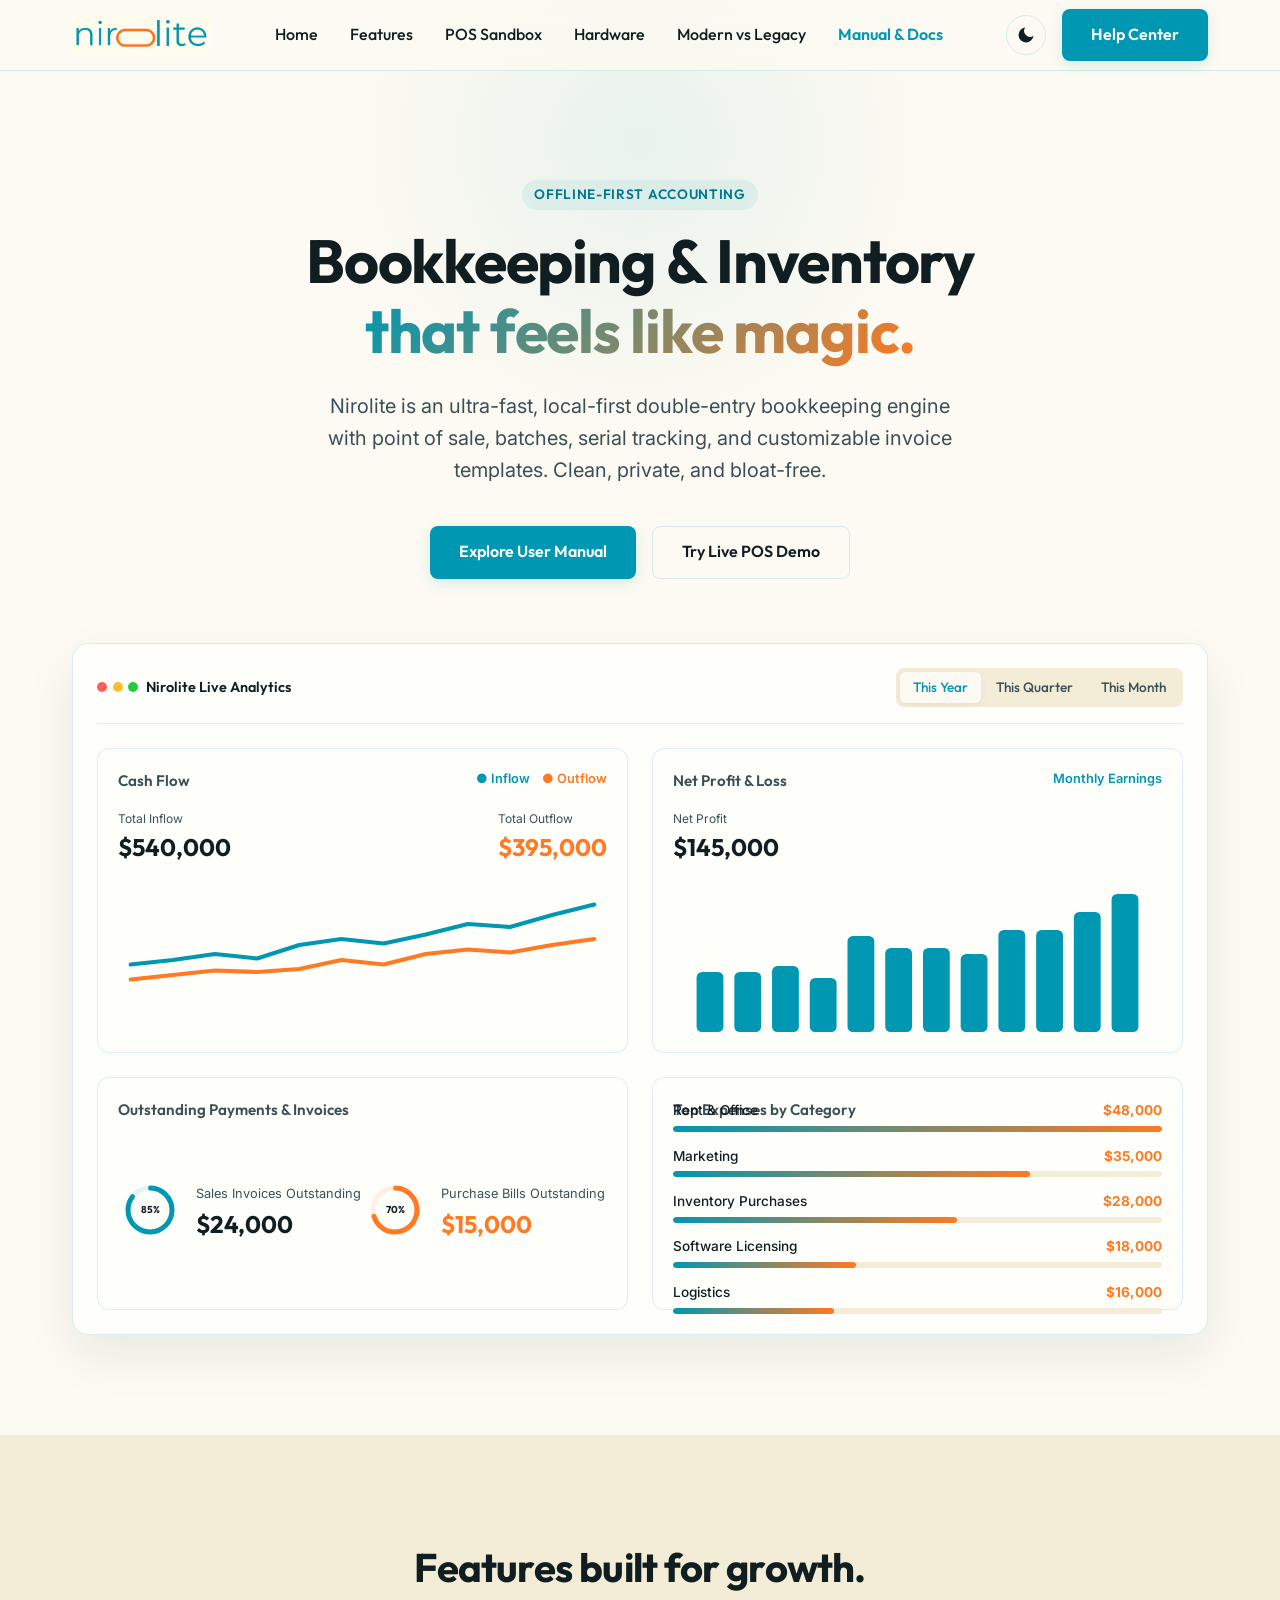
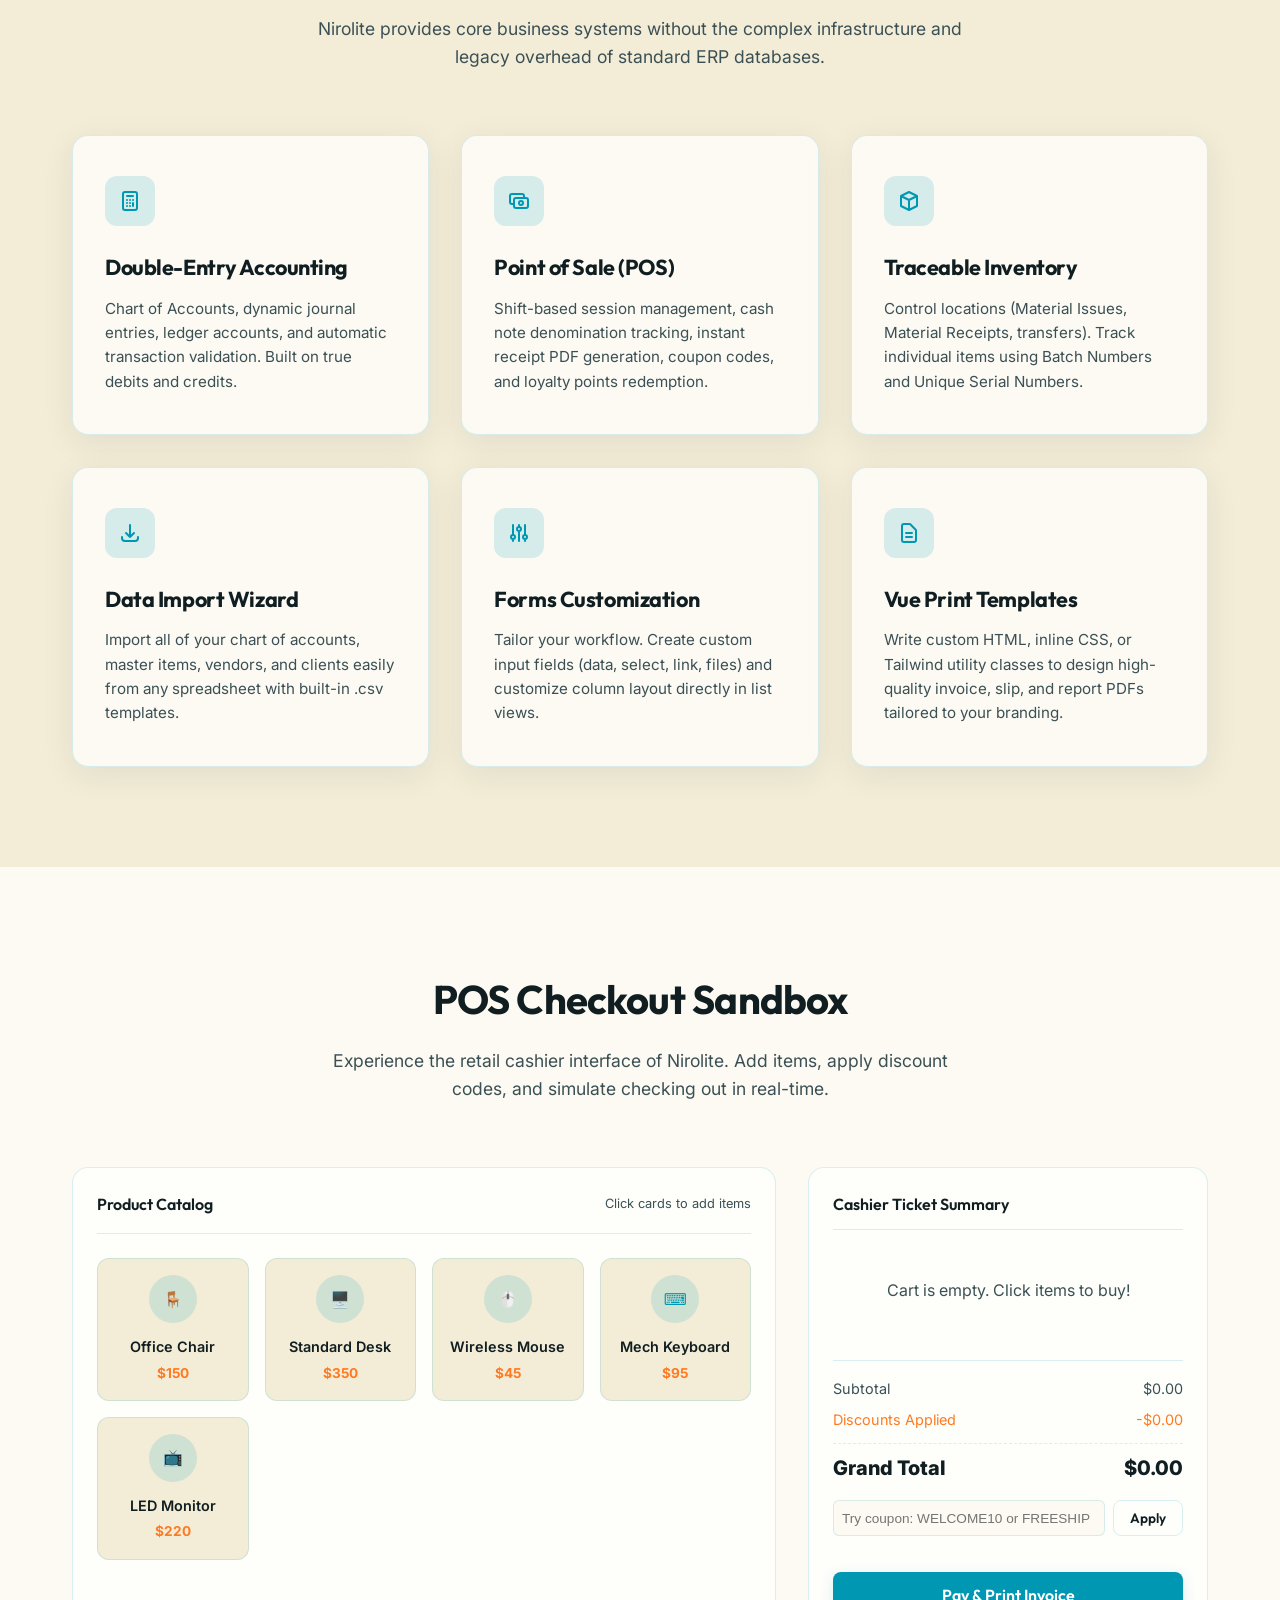
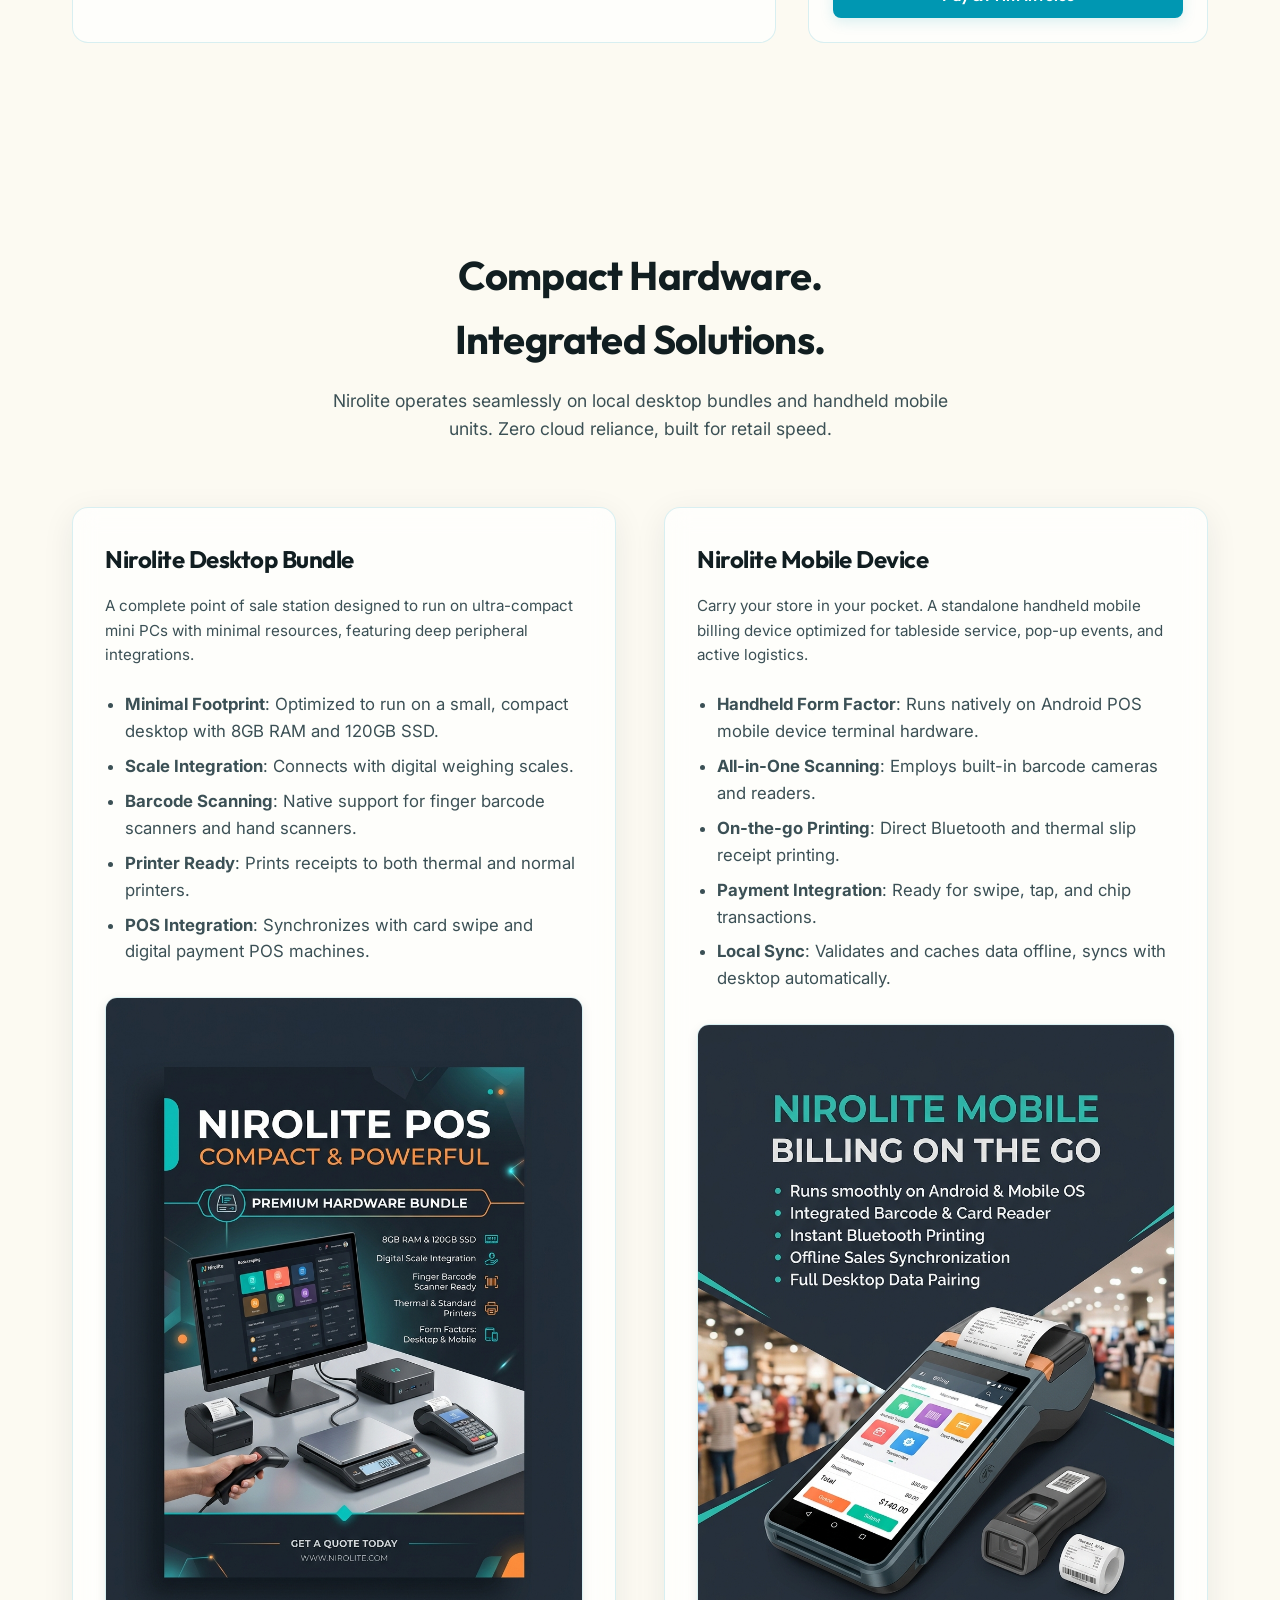
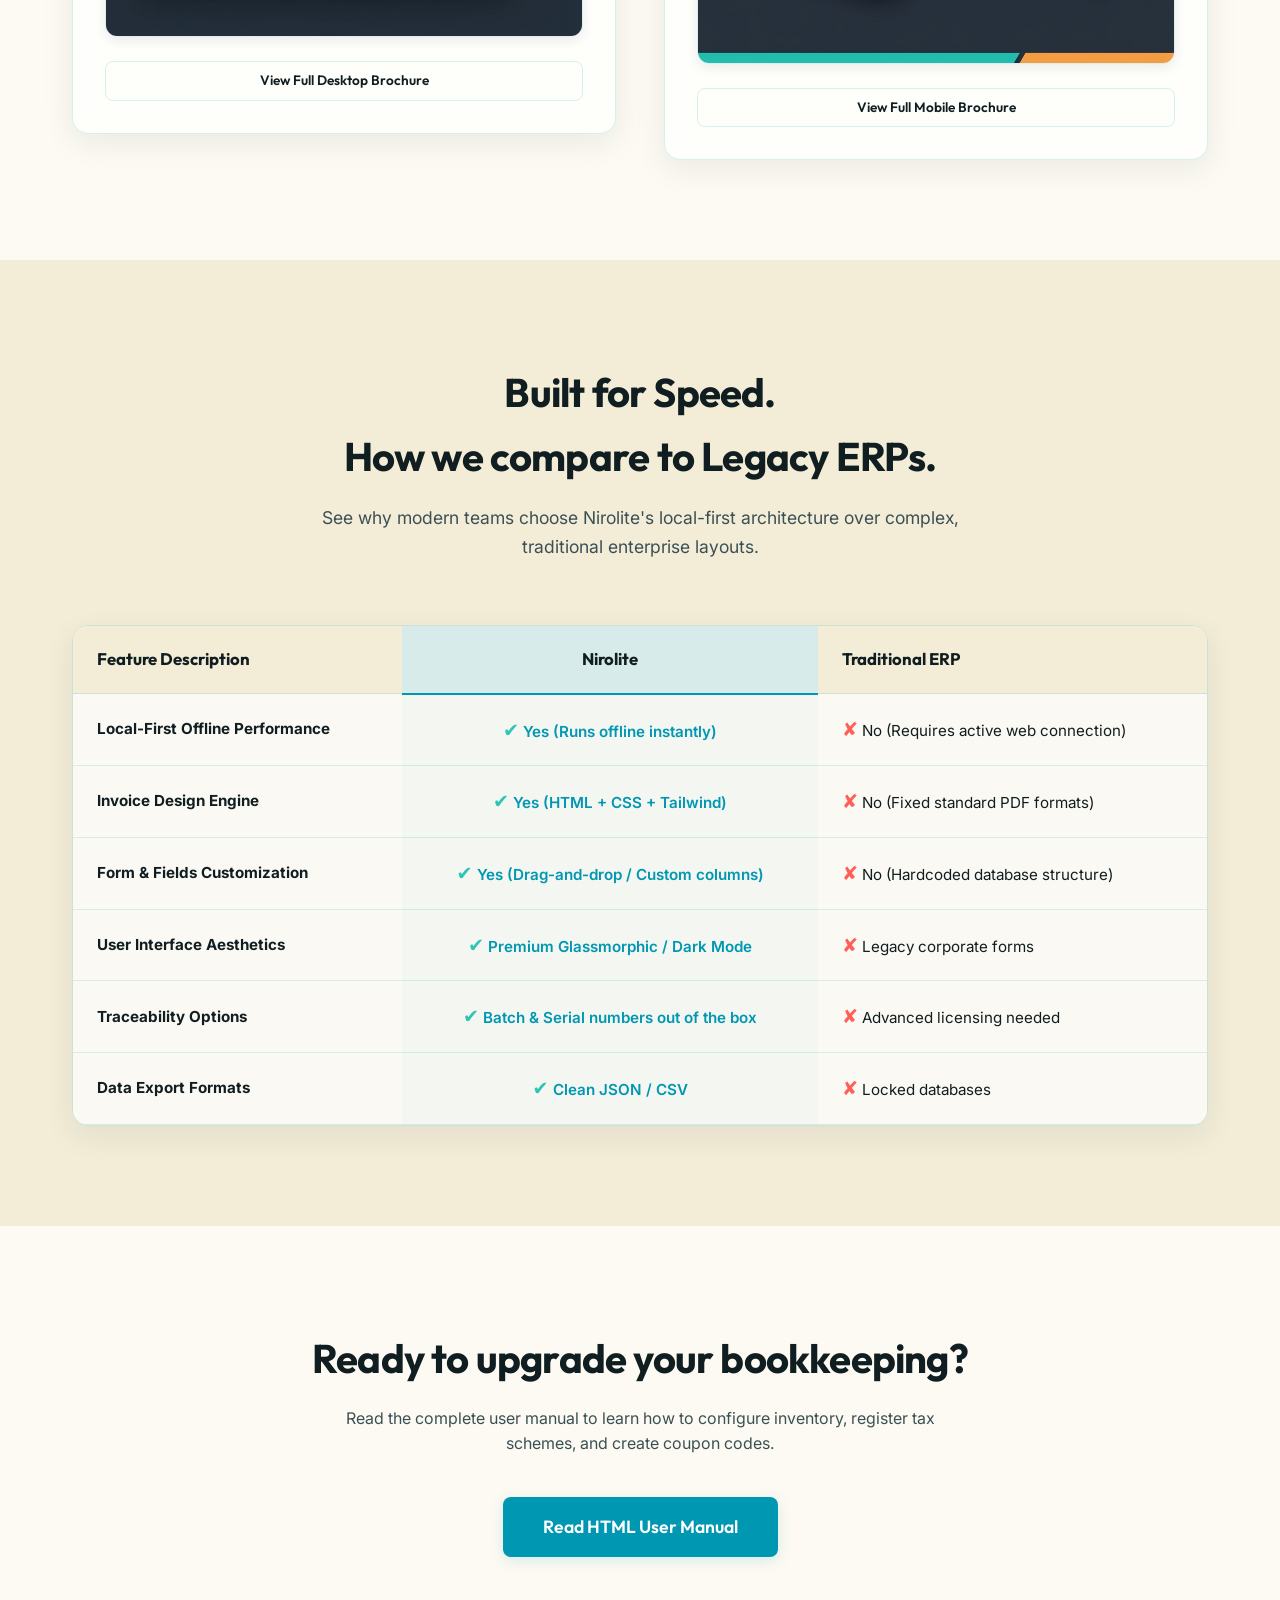
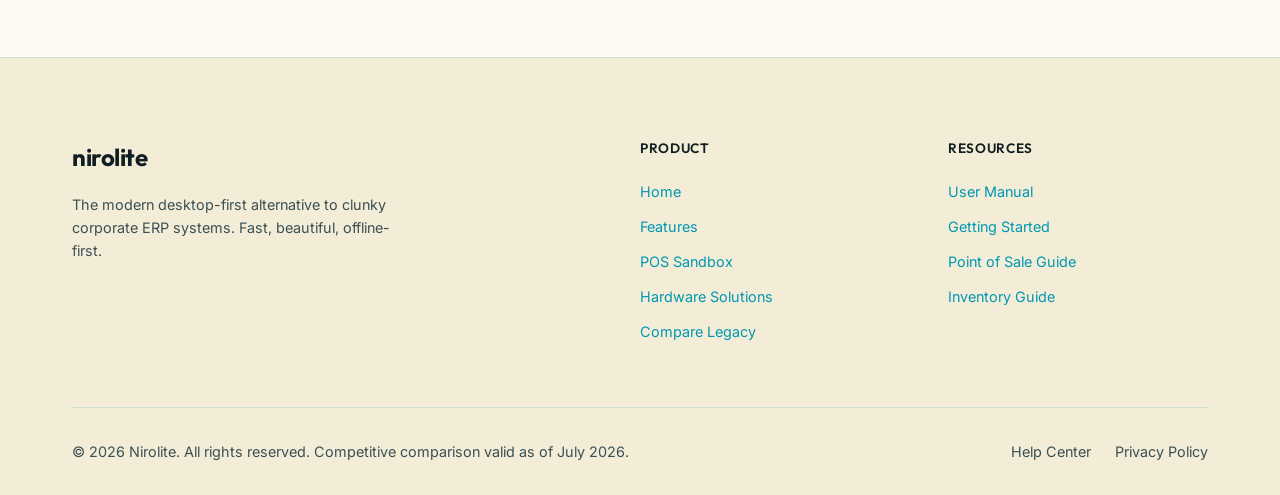
==== commit 387ce95b: "Add Hardware Solutions section and embed desktop and mobile marketing brochures" ====
--- a/index.html
+++ b/index.html
@@ -39,6 +39,7 @@
         <li><a href="#hero" class="nav-link">Home</a></li>
         <li><a href="#features" class="nav-link">Features</a></li>
         <li><a href="#pos-sandbox" class="nav-link">POS Sandbox</a></li>
+        <li><a href="#hardware" class="nav-link">Hardware</a></li>
         <li><a href="#comparison" class="nav-link">Modern vs Legacy</a></li>
         <li><a href="help.html" class="nav-link" style="font-weight:600; color:var(--brand-teal);">Manual & Docs</a></li>
       </ul>
@@ -323,6 +324,62 @@
   </section>
 
   <!-- ==========================================================================
+       4b. Hardware Solutions & Brochures
+       ========================================================================== -->
+  <section class="hardware-solutions" id="hardware" style="padding: 100px 0; background-color: var(--bg-primary);">
+    <div class="container">
+      <div class="section-header">
+        <h2>Compact Hardware. <br>Integrated Solutions.</h2>
+        <p>Nirolite operates seamlessly on local desktop bundles and handheld mobile units. Zero cloud reliance, built for retail speed.</p>
+      </div>
+
+      <div style="display: grid; grid-template-columns: repeat(auto-fit, minmax(300px, 1fr)); gap: 3rem; margin-top: 3rem; align-items: start;">
+        <!-- Desktop Bundle Card -->
+        <div class="glass" style="padding: 2rem; border-radius: 16px;">
+          <h3 style="font-size: 1.5rem; margin-bottom: 1rem; color: var(--text-primary); font-family: var(--font-display);">Nirolite Desktop Bundle</h3>
+          <p style="color: var(--text-secondary); margin-bottom: 1.5rem; font-size: 0.95rem;">A complete point of sale station designed to run on ultra-compact mini PCs with minimal resources, featuring deep peripheral integrations.</p>
+          
+          <ul class="docs-list" style="margin-bottom: 2rem; padding-left: 1.25rem; list-style-type: disc;">
+            <li><strong>Minimal Footprint</strong>: Optimized to run on a small, compact desktop with 8GB RAM and 120GB SSD.</li>
+            <li><strong>Scale Integration</strong>: Connects with digital weighing scales.</li>
+            <li><strong>Barcode Scanning</strong>: Native support for finger barcode scanners and hand scanners.</li>
+            <li><strong>Printer Ready</strong>: Prints receipts to both thermal and normal printers.</li>
+            <li><strong>POS Integration</strong>: Synchronizes with card swipe and digital payment POS machines.</li>
+          </ul>
+
+          <div style="margin-top: 1.5rem; border-radius: 12px; overflow: hidden; border: 1px solid var(--border-color); box-shadow: 0 4px 12px var(--shadow-color);">
+            <img src="assets/images/desktop_pos_brochure.jpg" alt="Nirolite Desktop Hardware Bundle Brochure" style="width: 100%; display: block;">
+          </div>
+          <div style="text-align: center; margin-top: 1.5rem;">
+            <a href="assets/images/desktop_pos_brochure.jpg" target="_blank" class="btn btn-secondary" style="font-size: 0.85rem; padding: 0.5rem 1.2rem; width: 100%;">View Full Desktop Brochure</a>
+          </div>
+        </div>
+
+        <!-- Mobile Bundle Card -->
+        <div class="glass" style="padding: 2rem; border-radius: 16px;">
+          <h3 style="font-size: 1.5rem; margin-bottom: 1rem; color: var(--text-primary); font-family: var(--font-display);">Nirolite Mobile Device</h3>
+          <p style="color: var(--text-secondary); margin-bottom: 1.5rem; font-size: 0.95rem;">Carry your store in your pocket. A standalone handheld mobile billing device optimized for tableside service, pop-up events, and active logistics.</p>
+
+          <ul class="docs-list" style="margin-bottom: 2rem; padding-left: 1.25rem; list-style-type: disc;">
+            <li><strong>Handheld Form Factor</strong>: Runs natively on Android POS mobile device terminal hardware.</li>
+            <li><strong>All-in-One Scanning</strong>: Employs built-in barcode cameras and readers.</li>
+            <li><strong>On-the-go Printing</strong>: Direct Bluetooth and thermal slip receipt printing.</li>
+            <li><strong>Payment Integration</strong>: Ready for swipe, tap, and chip transactions.</li>
+            <li><strong>Local Sync</strong>: Validates and caches data offline, syncs with desktop automatically.</li>
+          </ul>
+
+          <div style="margin-top: 1.5rem; border-radius: 12px; overflow: hidden; border: 1px solid var(--border-color); box-shadow: 0 4px 12px var(--shadow-color);">
+            <img src="assets/images/mobile_pos_brochure.jpg" alt="Nirolite Mobile Device Brochure" style="width: 100%; display: block;">
+          </div>
+          <div style="text-align: center; margin-top: 1.5rem;">
+            <a href="assets/images/mobile_pos_brochure.jpg" target="_blank" class="btn btn-secondary" style="font-size: 0.85rem; padding: 0.5rem 1.2rem; width: 100%;">View Full Mobile Brochure</a>
+          </div>
+        </div>
+      </div>
+    </div>
+  </section>
+
+  <!-- ==========================================================================
        5. General Comparison Section (Nirolite vs Legacy ERP)
        ========================================================================== -->
   <section class="compare" id="comparison">
@@ -402,6 +459,7 @@
             <li><a href="#hero">Home</a></li>
             <li><a href="#features">Features</a></li>
             <li><a href="#pos-sandbox">POS Sandbox</a></li>
+            <li><a href="#hardware">Hardware Solutions</a></li>
             <li><a href="#comparison">Compare Legacy</a></li>
           </ul>
         </div>
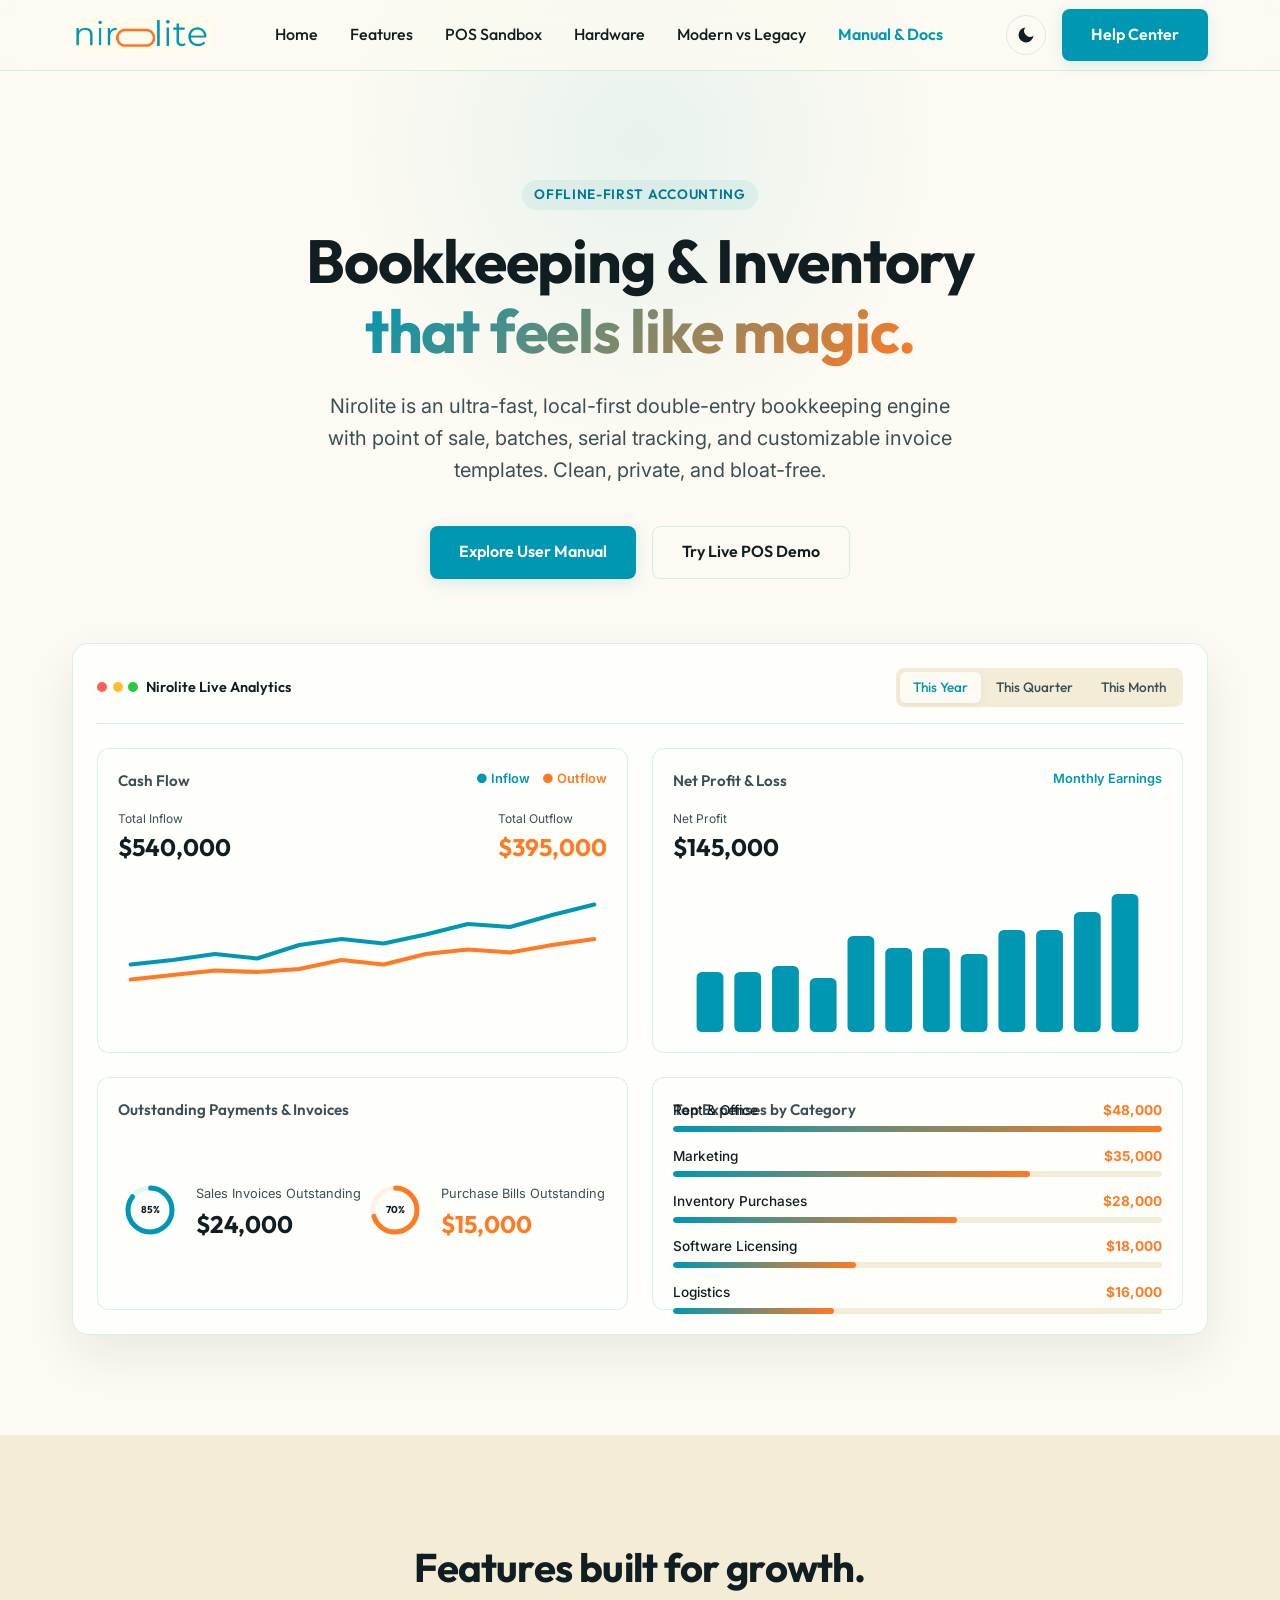
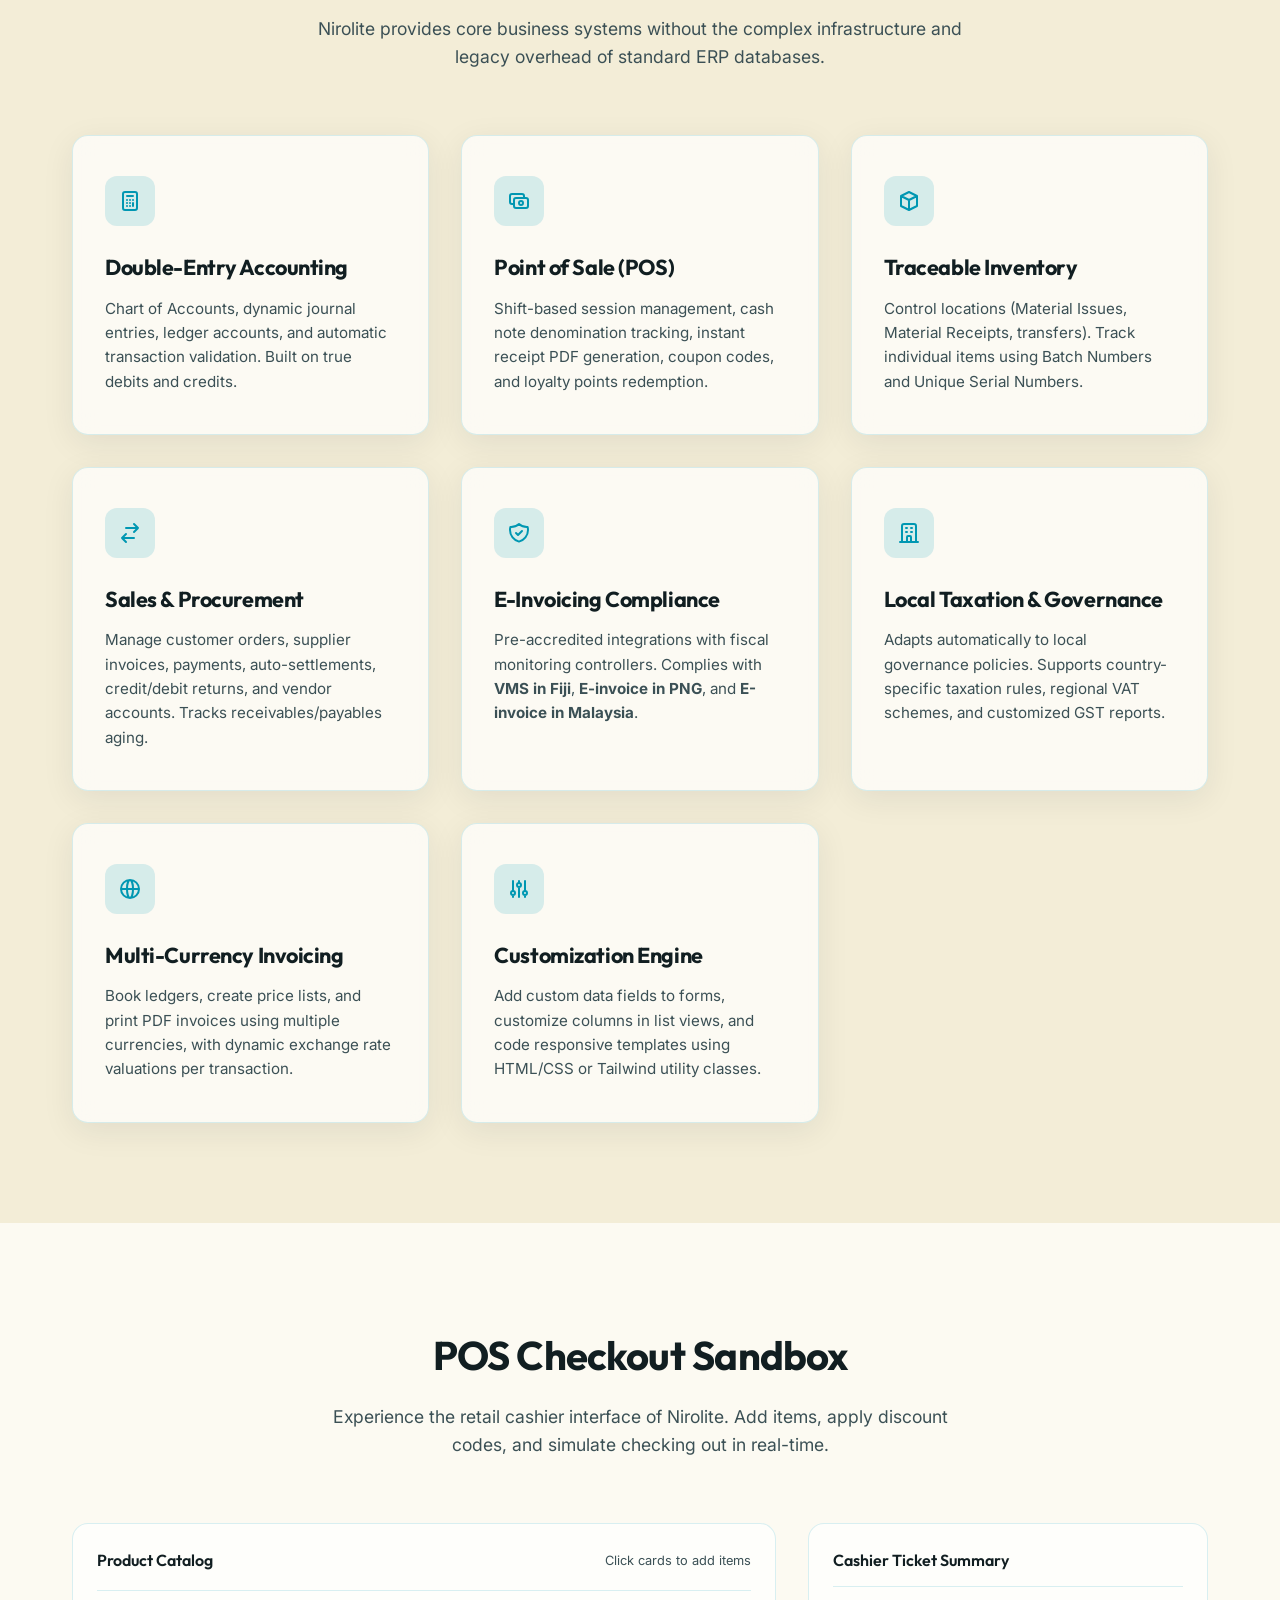
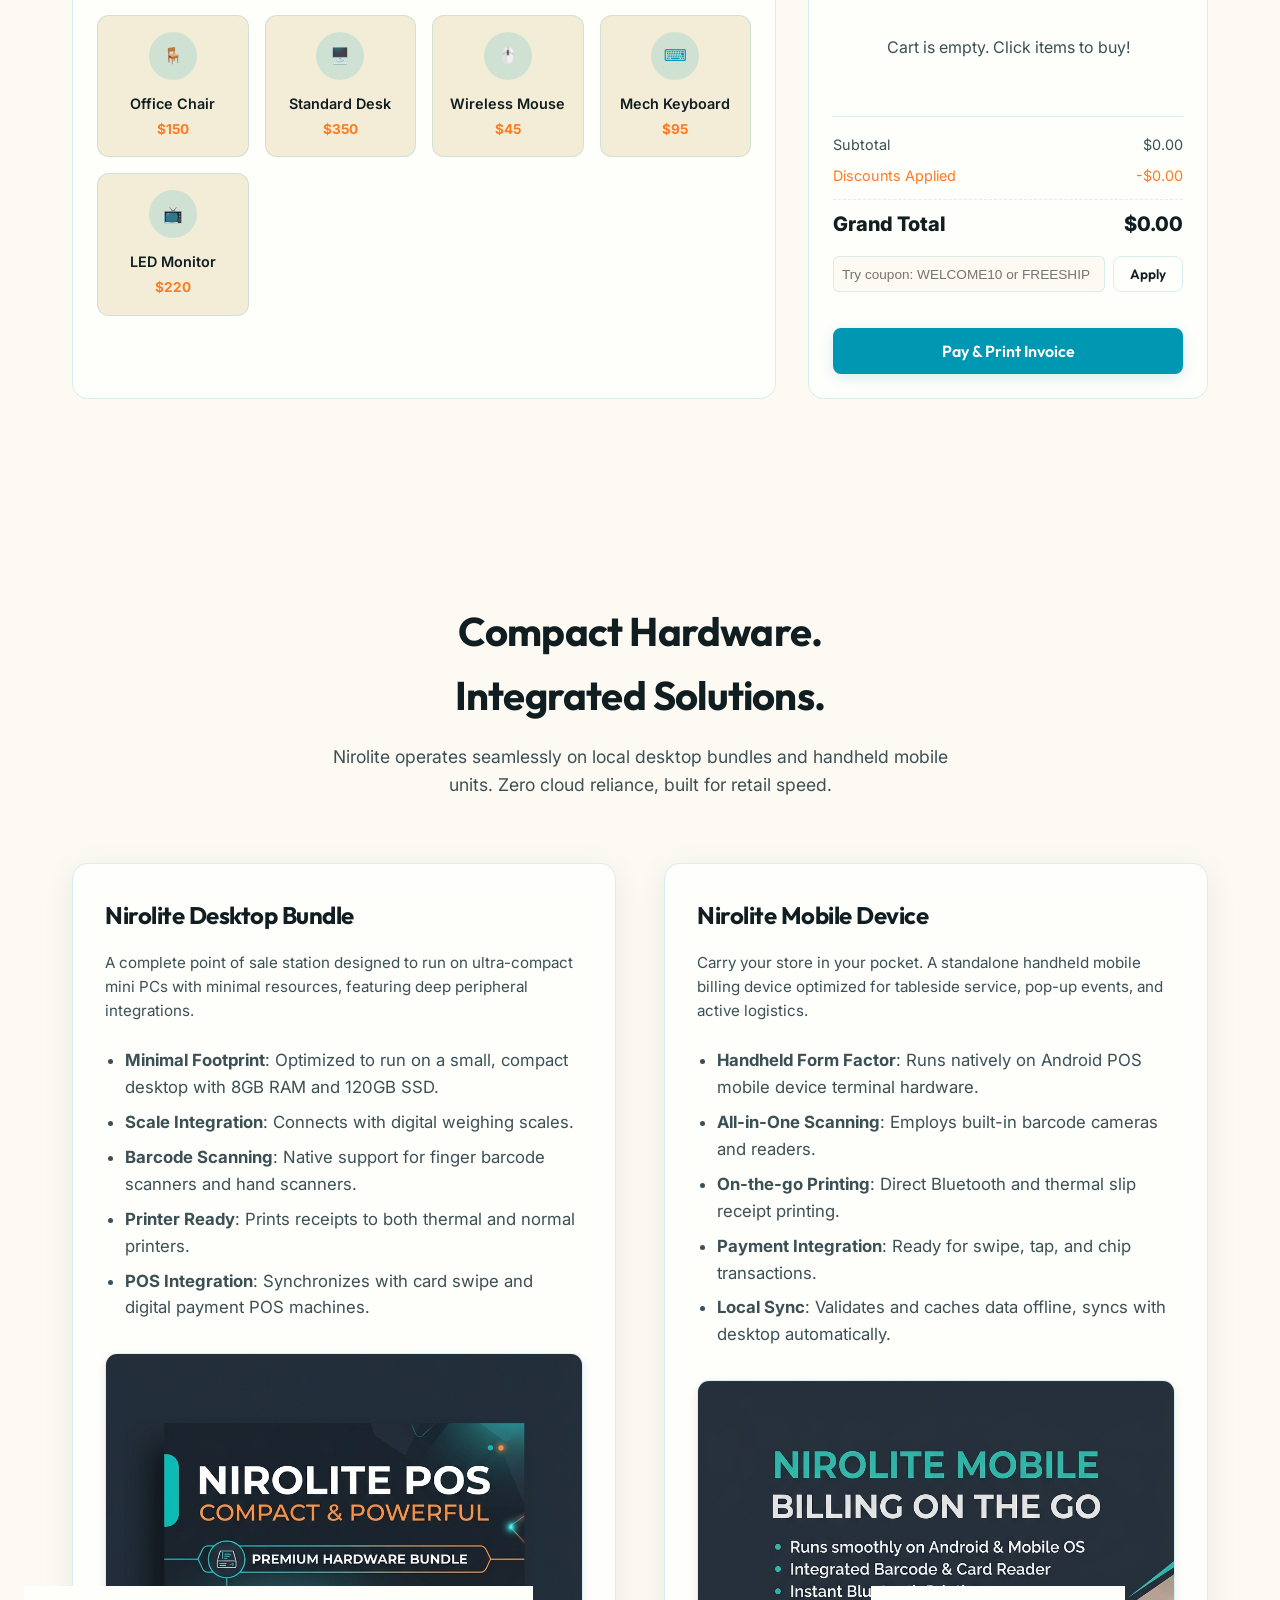
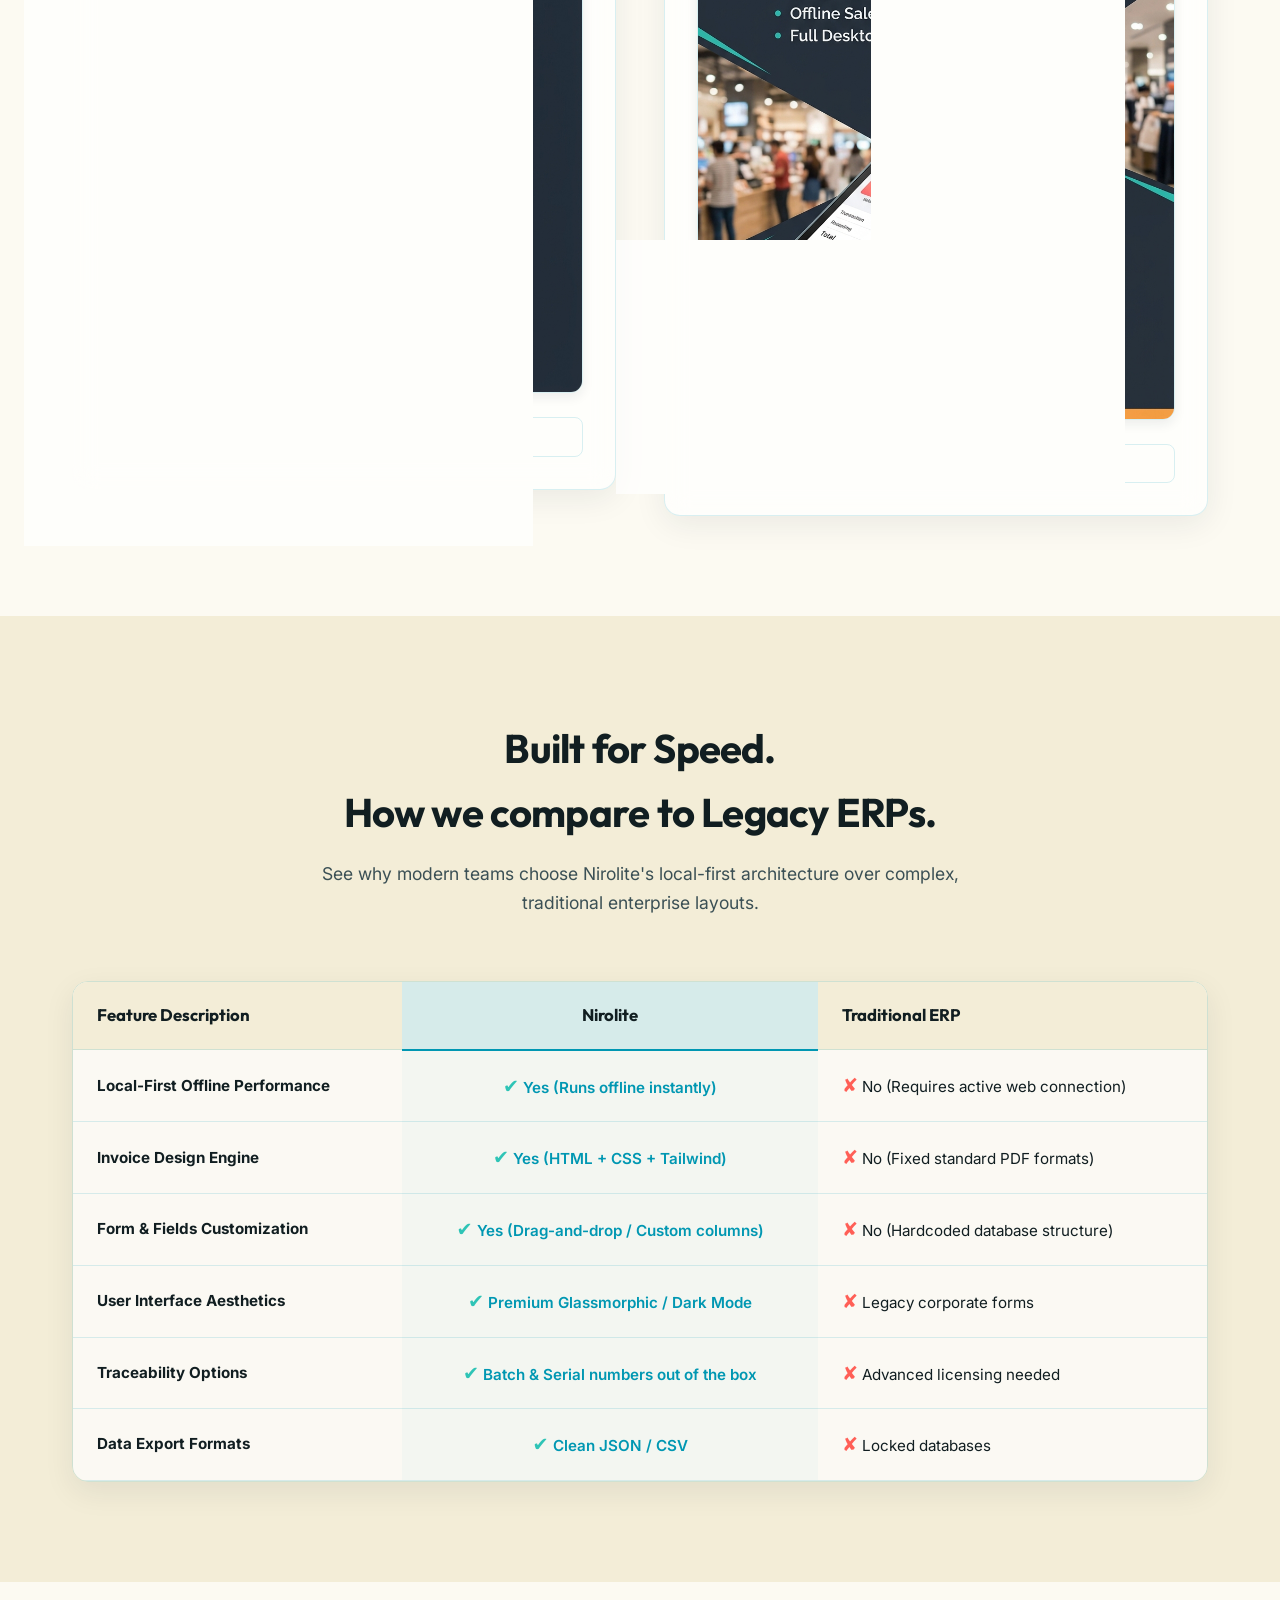
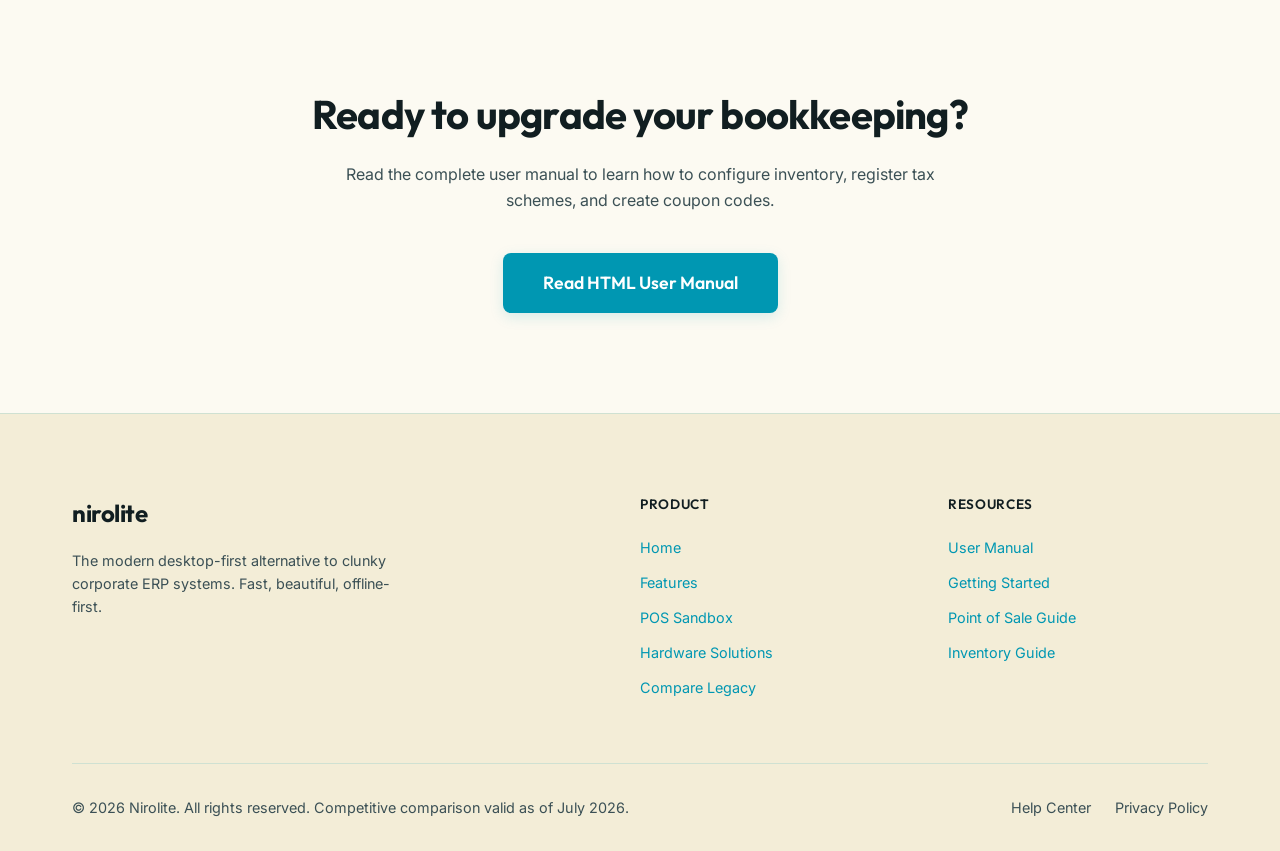
==== commit e688c21c: "Expand features section with mini ERP capabilities, country taxation, and VMS/E-Invoicing compliance" ====
--- a/index.html
+++ b/index.html
@@ -229,33 +229,55 @@
         <div class="feature-card glass">
           <div class="feature-icon-wrapper">
             <svg xmlns="http://www.w3.org/2000/svg" fill="none" viewBox="0 0 24 24" stroke="currentColor">
-              <path stroke-linecap="round" stroke-linejoin="round" stroke-width="2" d="M4 16v1a3 3 0 003 3h10a3 3 0 003-3v-1m-4-4l-4 4m0 0l-4-4m4 4V4" />
-            </svg>
-          </div>
-          <h3>Data Import Wizard</h3>
-          <p>Import all of your chart of accounts, master items, vendors, and clients easily from any spreadsheet with built-in .csv templates.</p>
+              <path stroke-linecap="round" stroke-linejoin="round" stroke-width="2" d="M8 7h12m0 0l-4-4m4 4l-4 4m0 6H4m0 0l4 4m-4-4l4-4" />
+            </svg>
+          </div>
+          <h3>Sales & Procurement</h3>
+          <p>Manage customer orders, supplier invoices, payments, auto-settlements, credit/debit returns, and vendor accounts. Tracks receivables/payables aging.</p>
         </div>
 
         <!-- Feature 5 -->
         <div class="feature-card glass">
           <div class="feature-icon-wrapper">
             <svg xmlns="http://www.w3.org/2000/svg" fill="none" viewBox="0 0 24 24" stroke="currentColor">
+              <path stroke-linecap="round" stroke-linejoin="round" stroke-width="2" d="M9 12l2 2 4-4m5.618-4.016A11.955 11.955 0 0112 2.944a11.955 11.955 0 01-8.618 3.04A12.02 12.02 0 003 9c0 5.591 3.824 10.29 9 11.622 5.176-1.332 9-6.03 9-11.622 0-1.042-.133-2.052-.382-3.016z" />
+            </svg>
+          </div>
+          <h3>E-Invoicing Compliance</h3>
+          <p>Pre-accredited integrations with fiscal monitoring controllers. Complies with <strong>VMS in Fiji</strong>, <strong>E-invoice in PNG</strong>, and <strong>E-invoice in Malaysia</strong>.</p>
+        </div>
+
+        <!-- Feature 6 -->
+        <div class="feature-card glass">
+          <div class="feature-icon-wrapper">
+            <svg xmlns="http://www.w3.org/2000/svg" fill="none" viewBox="0 0 24 24" stroke="currentColor">
+              <path stroke-linecap="round" stroke-linejoin="round" stroke-width="2" d="M19 21V5a2 2 0 00-2-2H7a2 2 0 00-2 2v16m14 0h2m-2 0h-5m-9 0H3m2 0h5M9 7h1m-1 4h1m4-4h1m-1 4h1m-5 10v-5a1 1 0 011-1h2a1 1 0 011 1v5m-4 0h4" />
+            </svg>
+          </div>
+          <h3>Local Taxation & Governance</h3>
+          <p>Adapts automatically to local governance policies. Supports country-specific taxation rules, regional VAT schemes, and customized GST reports.</p>
+        </div>
+
+        <!-- Feature 7 -->
+        <div class="feature-card glass">
+          <div class="feature-icon-wrapper">
+            <svg xmlns="http://www.w3.org/2000/svg" fill="none" viewBox="0 0 24 24" stroke="currentColor">
+              <path stroke-linecap="round" stroke-linejoin="round" stroke-width="2" d="M21 12a9 9 0 01-9 9m9-9a9 9 0 00-9-9m9 9H3m9 9a9 9 0 01-9-9m9 9c1.657 0 3-4.03 3-9s-1.343-9-3-9m0 18c-1.657 0-3-4.03-3-9s1.343-9 3-9m-9 9a9 9 0 019-9" />
+            </svg>
+          </div>
+          <h3>Multi-Currency Invoicing</h3>
+          <p>Book ledgers, create price lists, and print PDF invoices using multiple currencies, with dynamic exchange rate valuations per transaction.</p>
+        </div>
+
+        <!-- Feature 8 -->
+        <div class="feature-card glass">
+          <div class="feature-icon-wrapper">
+            <svg xmlns="http://www.w3.org/2000/svg" fill="none" viewBox="0 0 24 24" stroke="currentColor">
               <path stroke-linecap="round" stroke-linejoin="round" stroke-width="2" d="M12 6V4m0 2a2 2 0 100 4m0-4a2 2 0 110 4m-6 8a2 2 0 100-4m0 4a2 2 0 110-4m0 4v2m0-6V4m6 6v10m6-2a2 2 0 100-4m0 4a2 2 0 110-4m0 4v2m0-6V4" />
             </svg>
           </div>
-          <h3>Forms Customization</h3>
-          <p>Tailor your workflow. Create custom input fields (data, select, link, files) and customize column layout directly in list views.</p>
-        </div>
-
-        <!-- Feature 6 -->
-        <div class="feature-card glass">
-          <div class="feature-icon-wrapper">
-            <svg xmlns="http://www.w3.org/2000/svg" fill="none" viewBox="0 0 24 24" stroke="currentColor">
-              <path stroke-linecap="round" stroke-linejoin="round" stroke-width="2" d="M9 12h6m-6 4h6m2 5H7a2 2 0 01-2-2V5a2 2 0 012-2h5.586a1 1 0 01.707.293l5.414 5.414a1 1 0 01.293.707V19a2 2 0 01-2 2z" />
-            </svg>
-          </div>
-          <h3>Vue Print Templates</h3>
-          <p>Write custom HTML, inline CSS, or Tailwind utility classes to design high-quality invoice, slip, and report PDFs tailored to your branding.</p>
+          <h3>Customization Engine</h3>
+          <p>Add custom data fields to forms, customize columns in list views, and code responsive templates using HTML/CSS or Tailwind utility classes.</p>
         </div>
       </div>
     </div>
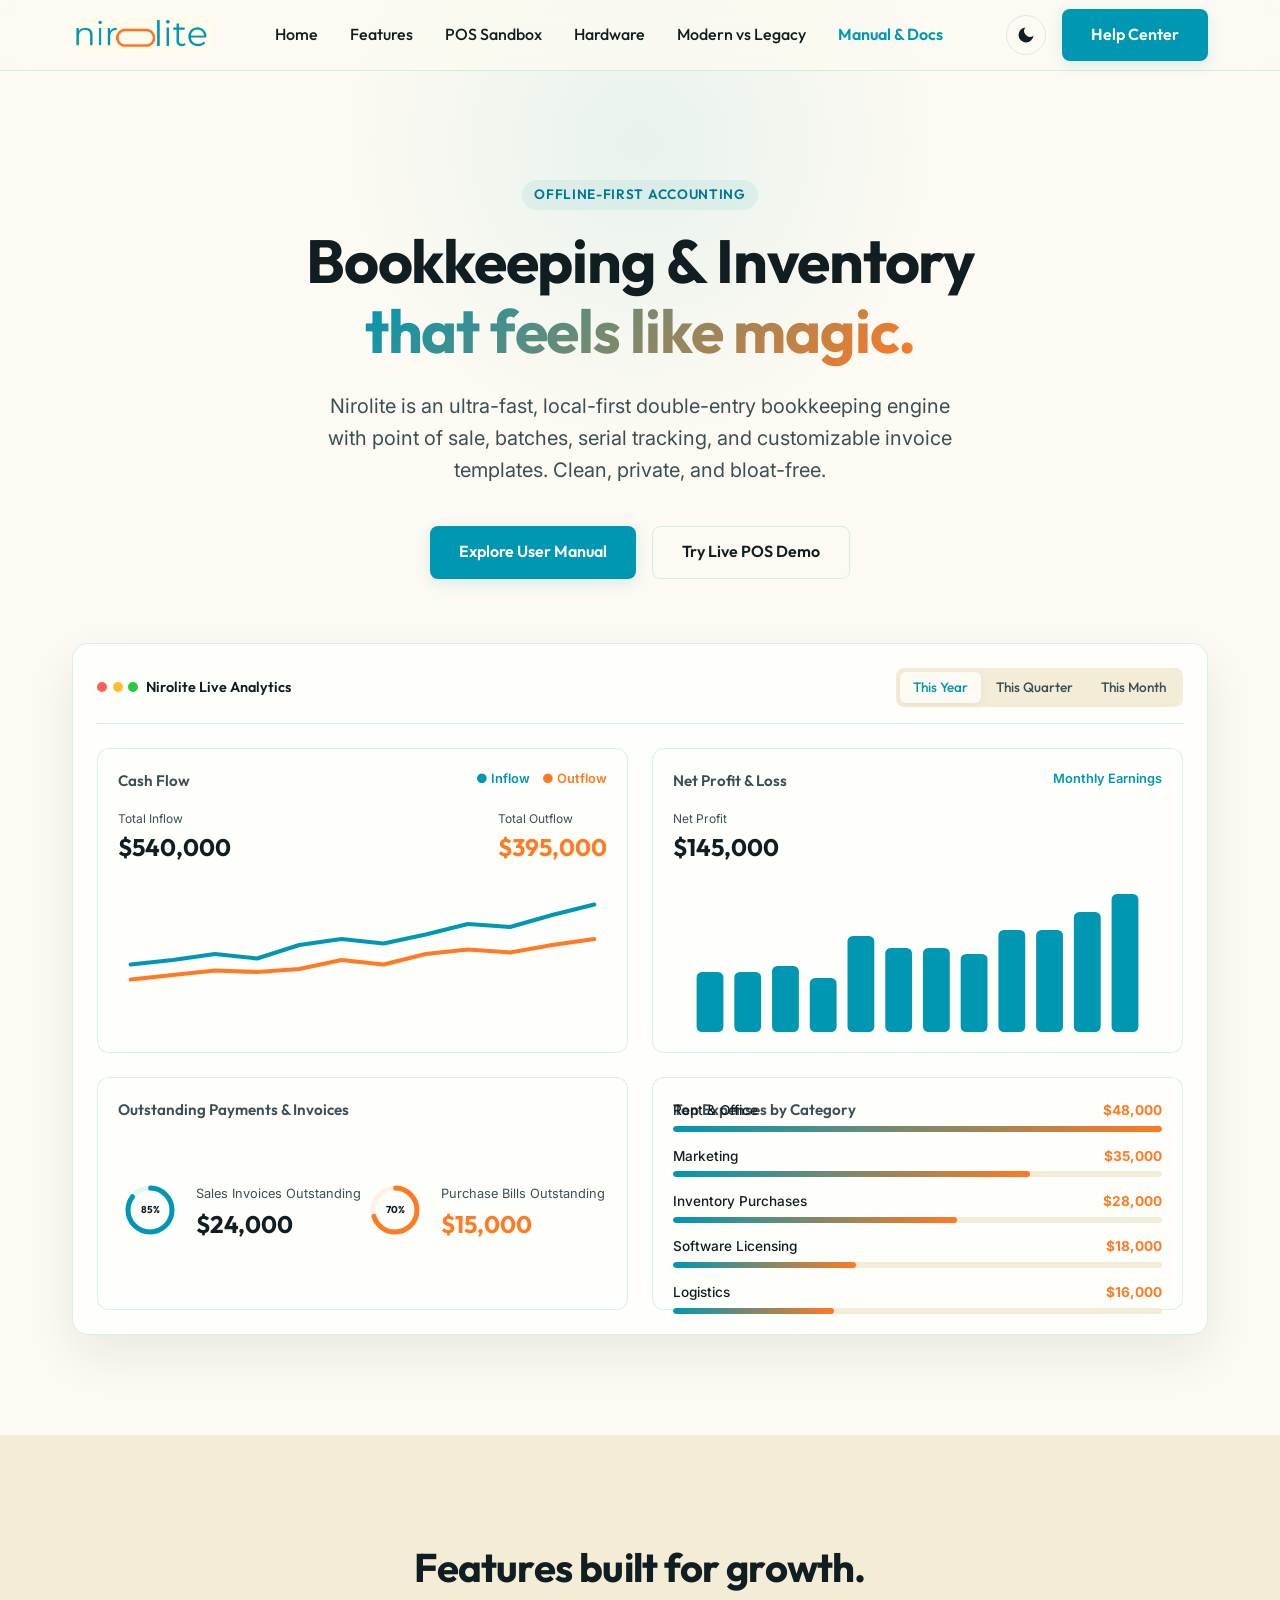
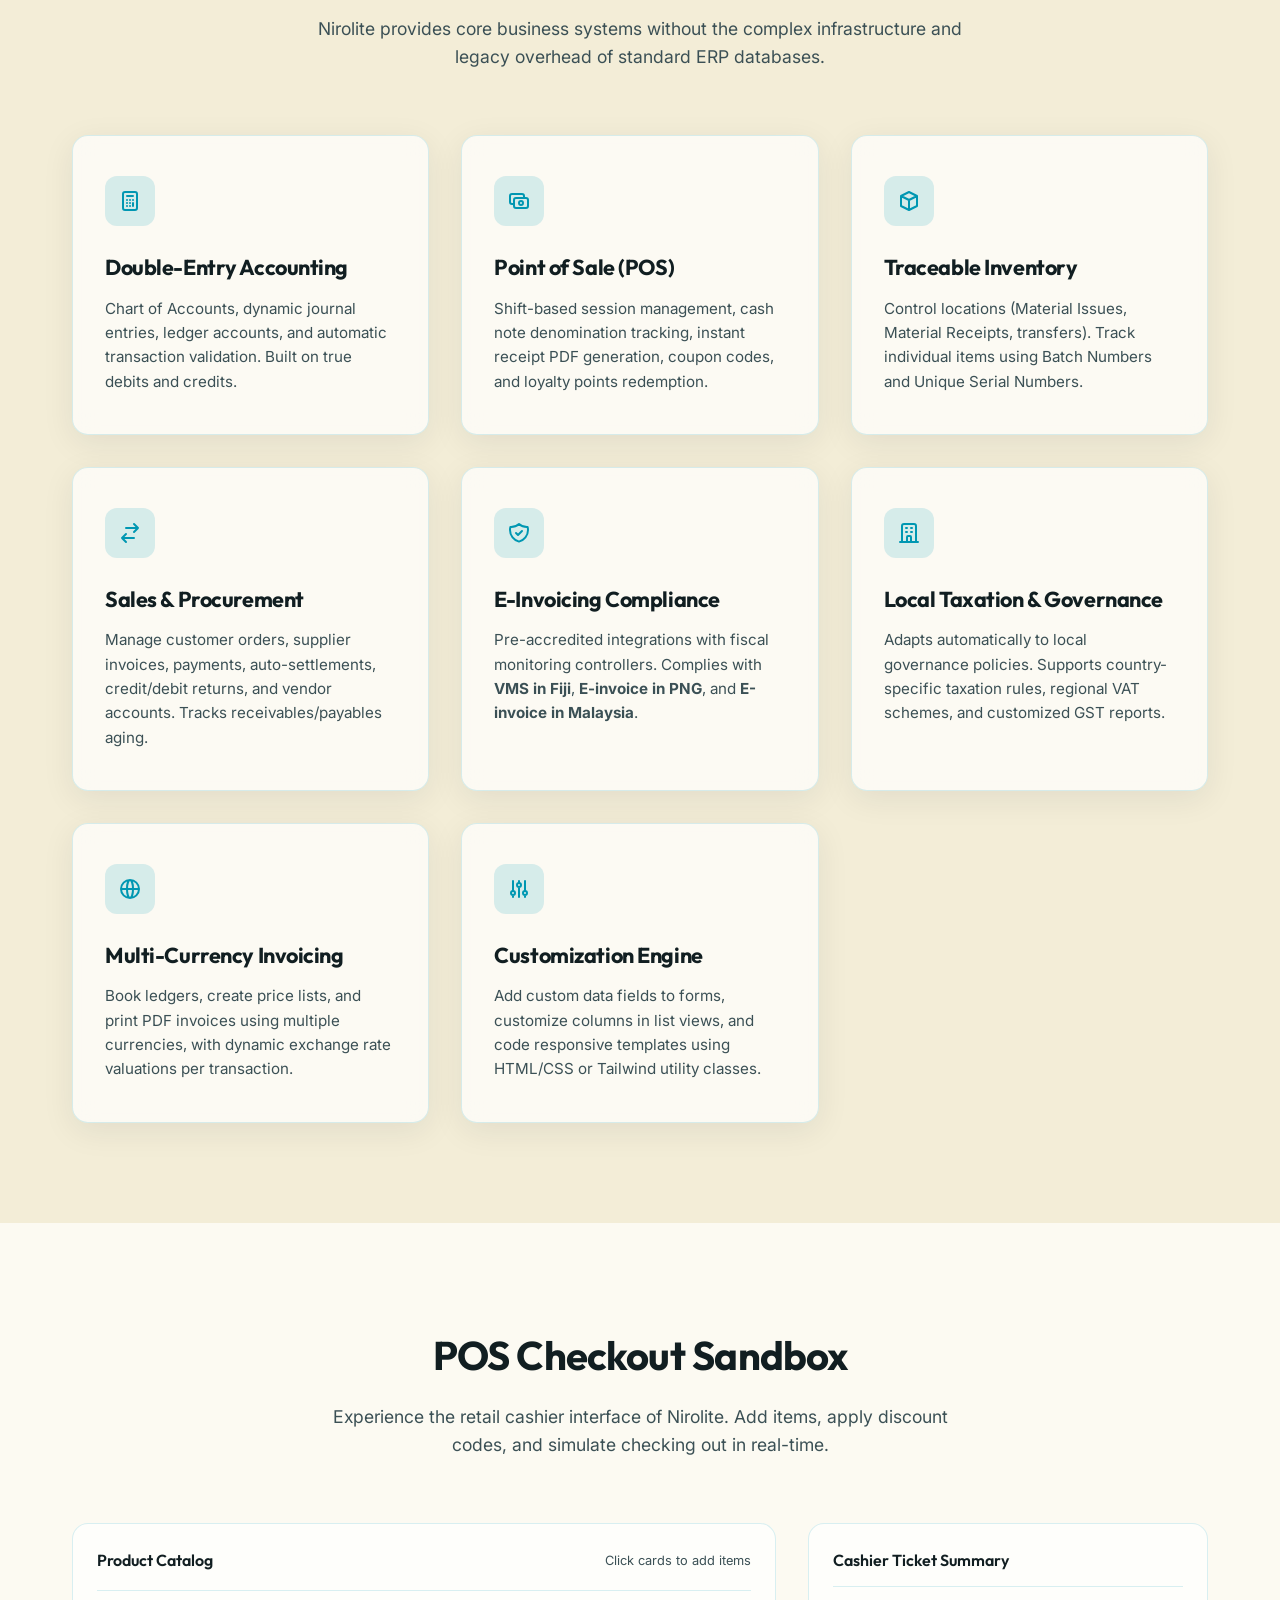
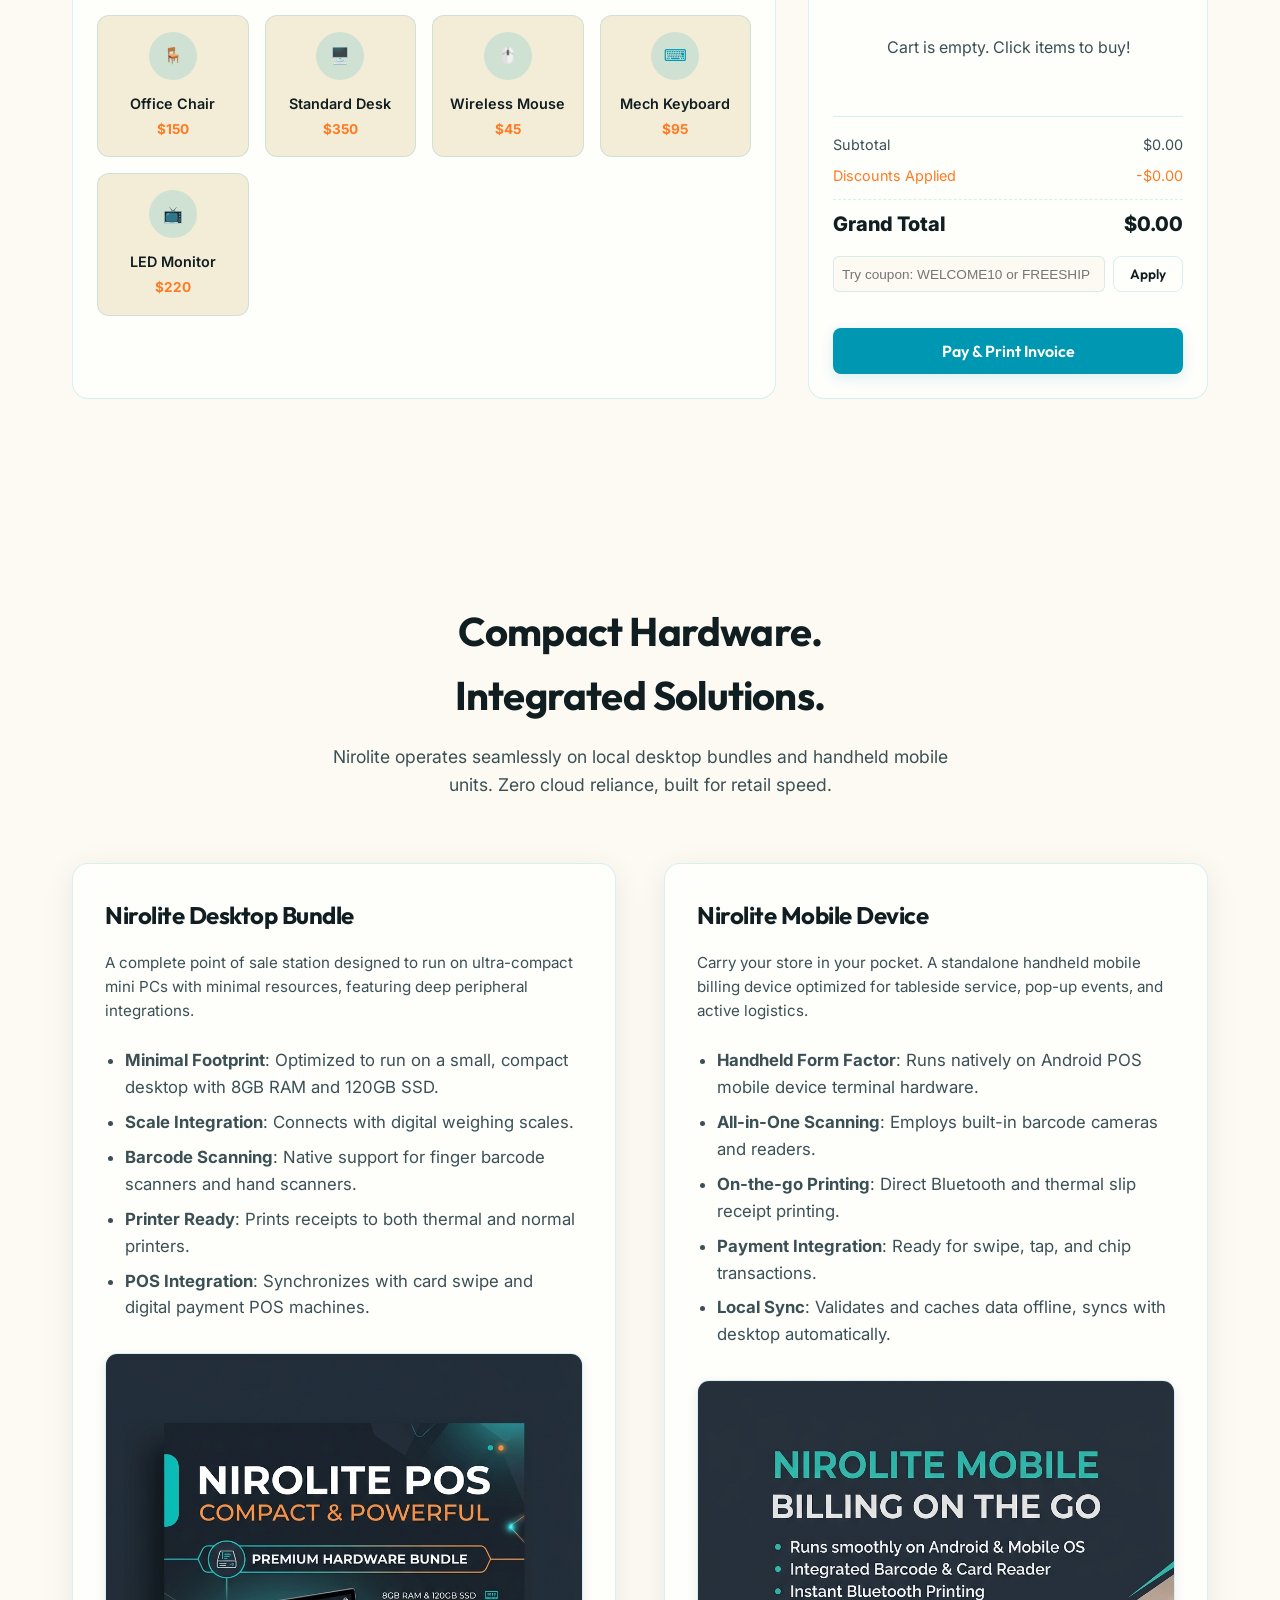
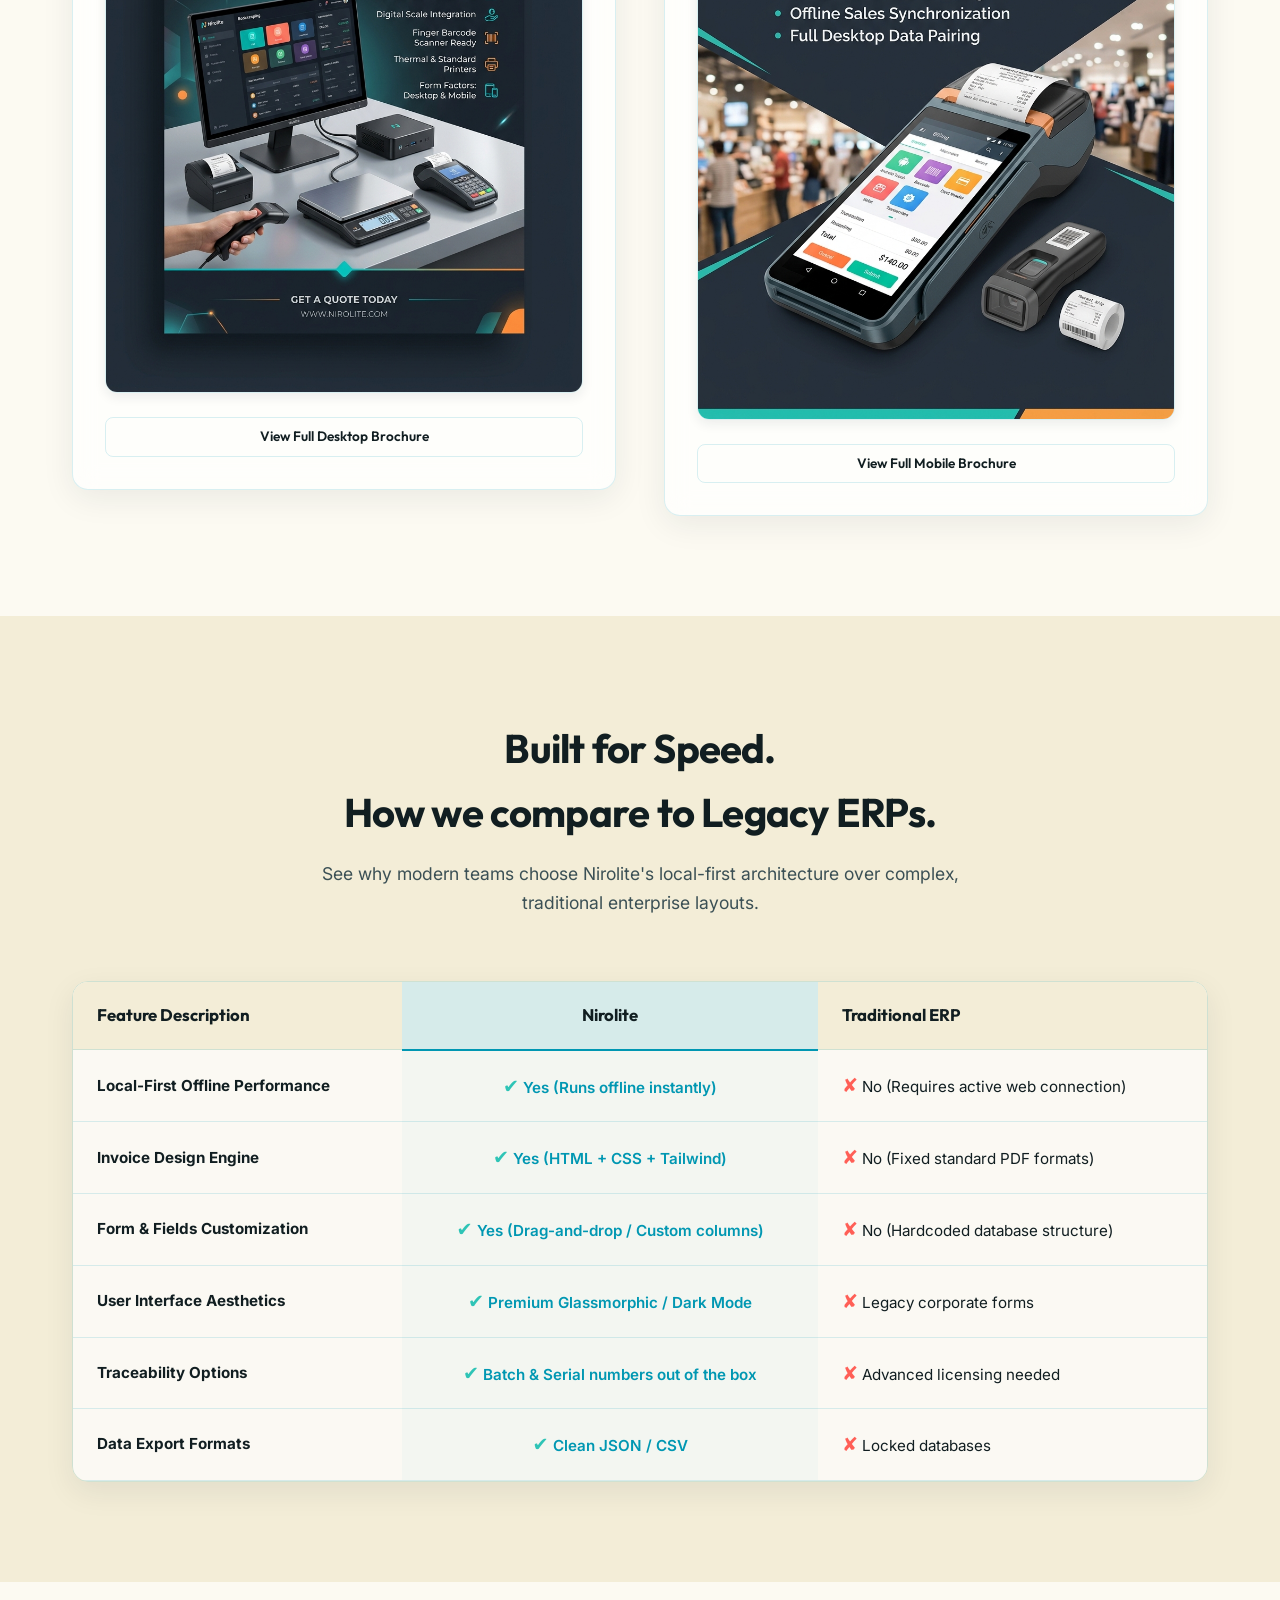
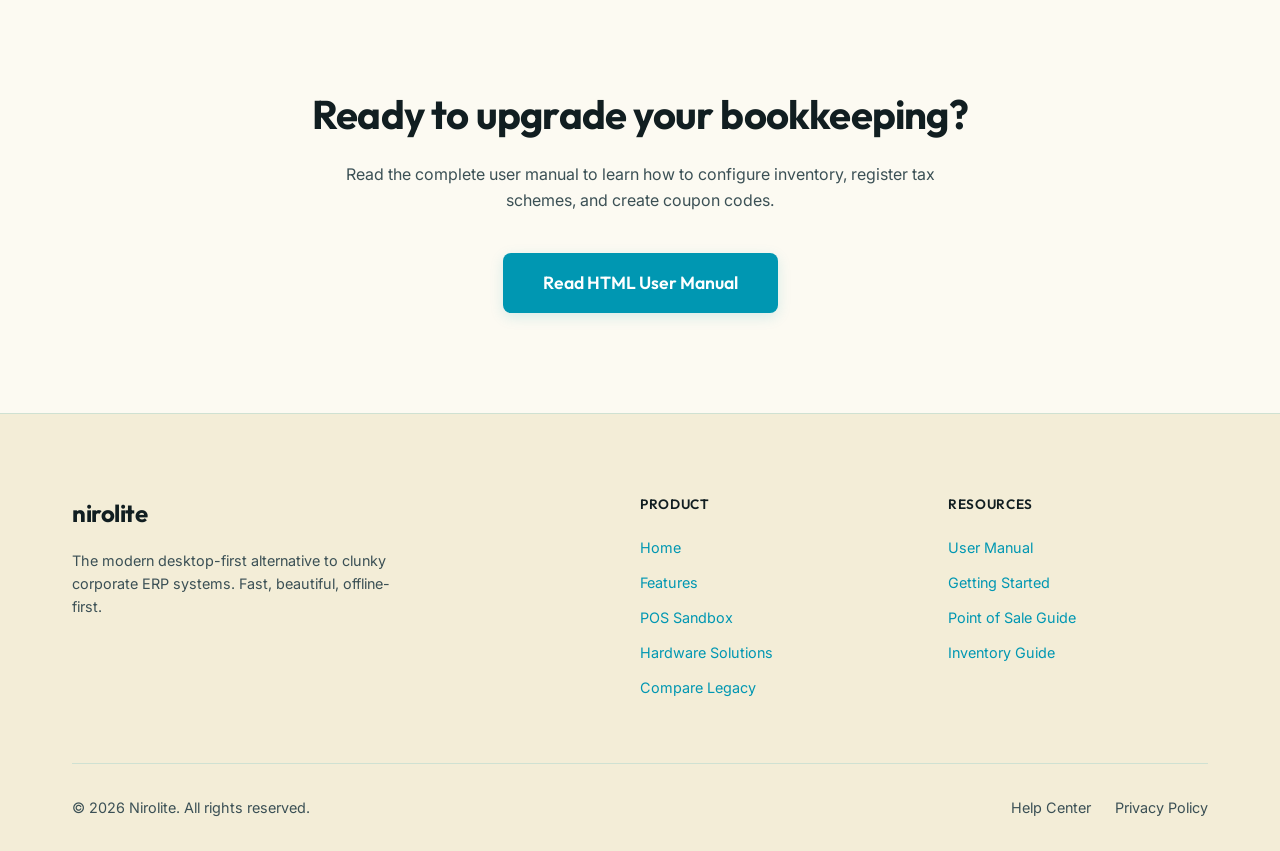
==== commit 96de52f8: "Remove competitive comparison disclaimer in footer" ====
--- a/index.html
+++ b/index.html
@@ -497,7 +497,7 @@
       </div>
 
       <div class="footer-bottom">
-        <p>&copy; 2026 Nirolite. All rights reserved. Competitive comparison valid as of July 2026.</p>
+        <p>&copy; 2026 Nirolite. All rights reserved.</p>
         <div style="display:flex; gap:1.5rem;">
           <a href="help.html" style="color:var(--text-secondary);">Help Center</a>
           <a href="#" style="color:var(--text-secondary);">Privacy Policy</a>
